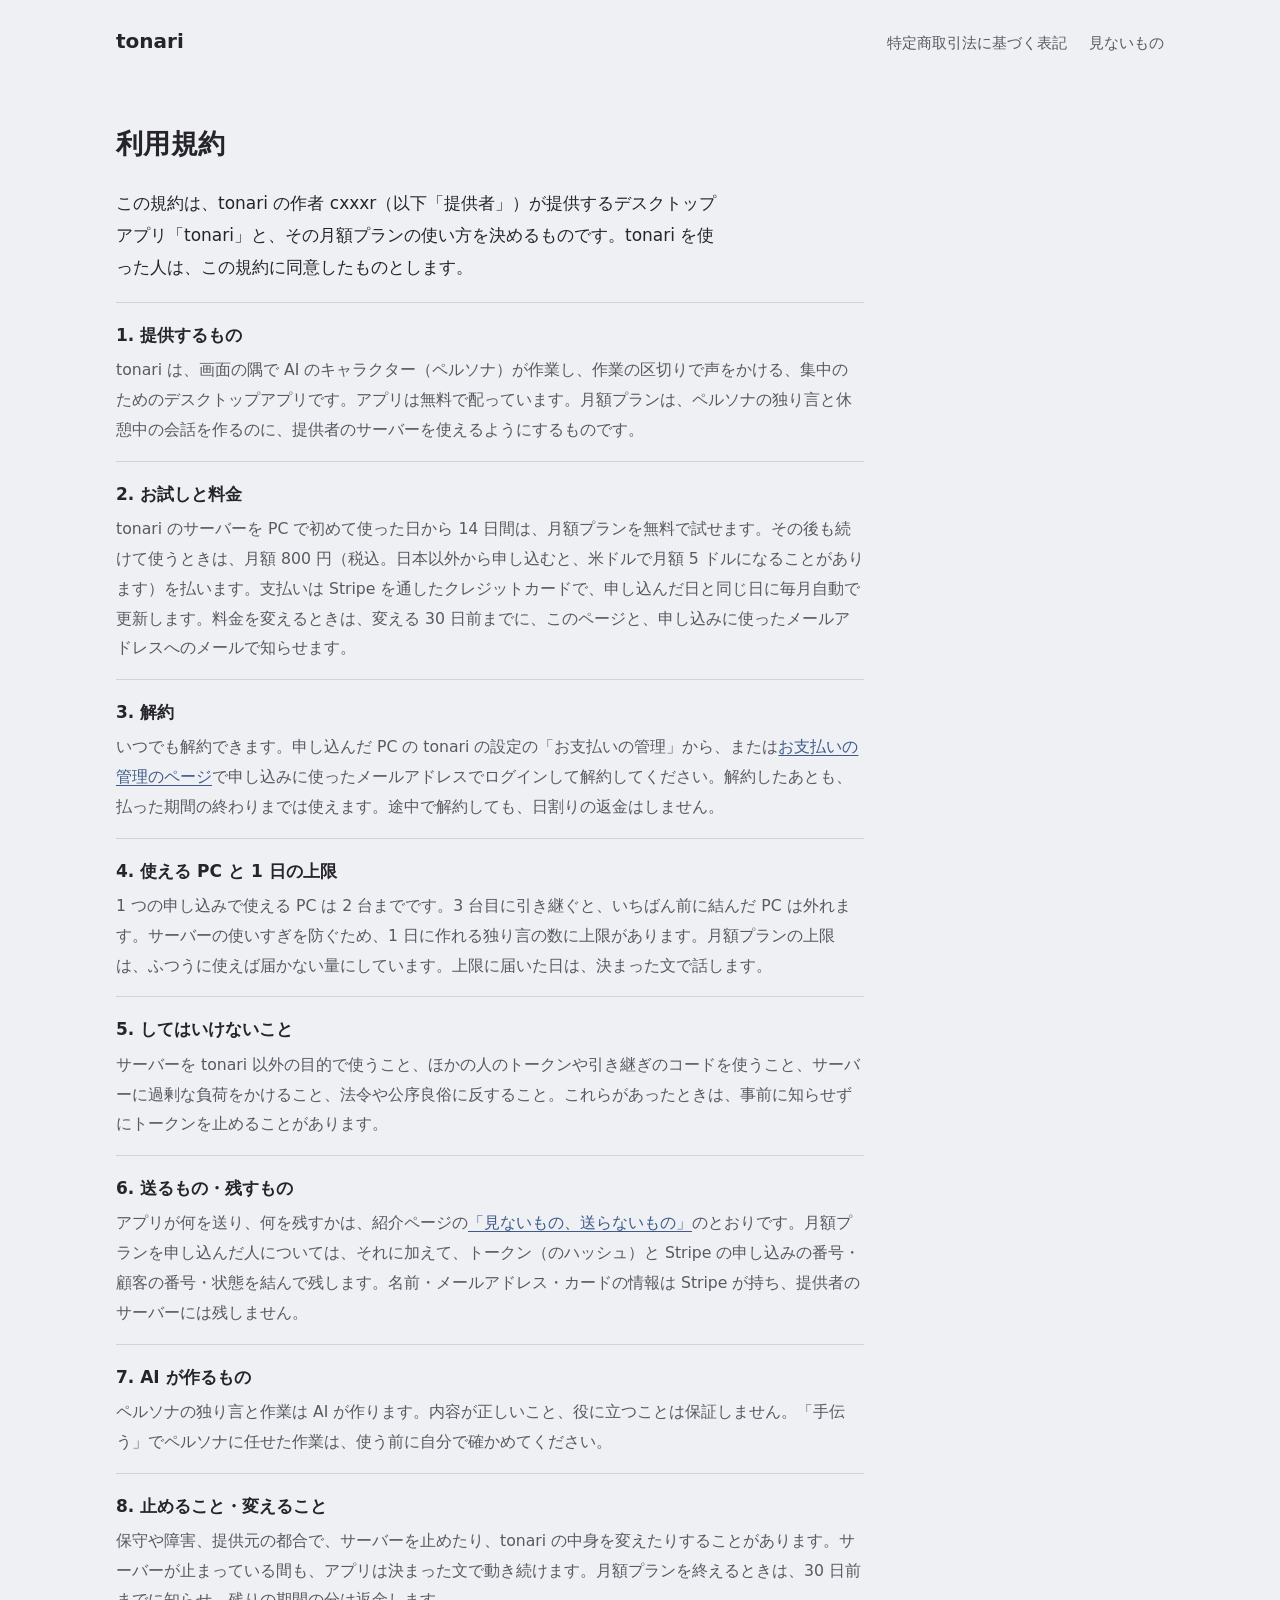
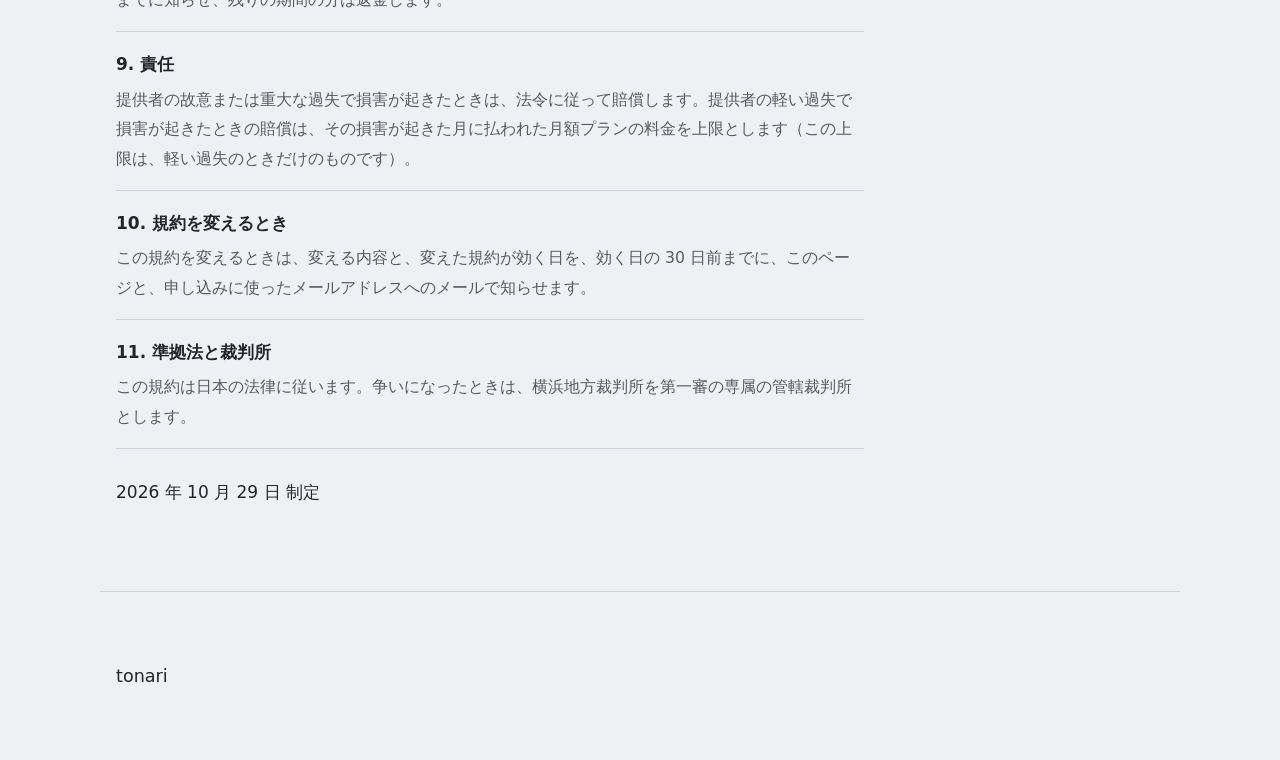
==== terms.html @ 7e9919e0 "本番の支払い管理 URL と制定日を入れる" ====
<!doctype html>
<html lang="ja">
<head>
<meta charset="utf-8">
<meta name="viewport" content="width=device-width, initial-scale=1">
<title>利用規約 - tonari</title>
<meta name="robots" content="noindex">
<link rel="icon" href="favicon.svg" type="image/svg+xml">
<link rel="stylesheet" href="style.css">
</head>
<body>

<header class="top">
  <a class="brand" href="./">tonari</a>
  <nav class="topnav" aria-label="ほかのページ">
    <a href="tokushoho.html">特定商取引法に基づく表記</a>
    <a href="./#privacy">見ないもの</a>
  </nav>
</header>

<main>
<section class="doc" aria-labelledby="doc-title">
  <h1 id="doc-title">利用規約</h1>
  <p>この規約は、tonari の作者 cxxxr（以下「提供者」）が提供するデスクトップアプリ「tonari」と、その月額プランの使い方を決めるものです。tonari を使った人は、この規約に同意したものとします。</p>
  <dl class="qa">
    <div><dt>1. 提供するもの</dt><dd>tonari は、画面の隅で AI のキャラクター（ペルソナ）が作業し、作業の区切りで声をかける、集中のためのデスクトップアプリです。アプリは無料で配っています。月額プランは、ペルソナの独り言と休憩中の会話を作るのに、提供者のサーバーを使えるようにするものです。</dd></div>
    <div><dt>2. お試しと料金</dt><dd>tonari のサーバーを PC で初めて使った日から 14 日間は、月額プランを無料で試せます。その後も続けて使うときは、月額 800 円（税込。日本以外から申し込むと、米ドルで月額 5 ドルになることがあります）を払います。支払いは Stripe を通したクレジットカードで、申し込んだ日と同じ日に毎月自動で更新します。料金を変えるときは、変える 30 日前までに、このページと、申し込みに使ったメールアドレスへのメールで知らせます。</dd></div>
    <div><dt>3. 解約</dt><dd>いつでも解約できます。申し込んだ PC の tonari の設定の「お支払いの管理」から、または<a href="https://billing.stripe.com/p/login/dRm28tdaGh2w8QI7RF8AE00">お支払いの管理のページ</a>で申し込みに使ったメールアドレスでログインして解約してください。解約したあとも、払った期間の終わりまでは使えます。途中で解約しても、日割りの返金はしません。</dd></div>
    <div><dt>4. 使える PC と 1 日の上限</dt><dd>1 つの申し込みで使える PC は 2 台までです。3 台目に引き継ぐと、いちばん前に結んだ PC は外れます。サーバーの使いすぎを防ぐため、1 日に作れる独り言の数に上限があります。月額プランの上限は、ふつうに使えば届かない量にしています。上限に届いた日は、決まった文で話します。</dd></div>
    <div><dt>5. してはいけないこと</dt><dd>サーバーを tonari 以外の目的で使うこと、ほかの人のトークンや引き継ぎのコードを使うこと、サーバーに過剰な負荷をかけること、法令や公序良俗に反すること。これらがあったときは、事前に知らせずにトークンを止めることがあります。</dd></div>
    <div><dt>6. 送るもの・残すもの</dt><dd>アプリが何を送り、何を残すかは、紹介ページの<a href="./#privacy">「見ないもの、送らないもの」</a>のとおりです。月額プランを申し込んだ人については、それに加えて、トークン（のハッシュ）と Stripe の申し込みの番号・顧客の番号・状態を結んで残します。名前・メールアドレス・カードの情報は Stripe が持ち、提供者のサーバーには残しません。</dd></div>
    <div><dt>7. AI が作るもの</dt><dd>ペルソナの独り言と作業は AI が作ります。内容が正しいこと、役に立つことは保証しません。「手伝う」でペルソナに任せた作業は、使う前に自分で確かめてください。</dd></div>
    <div><dt>8. 止めること・変えること</dt><dd>保守や障害、提供元の都合で、サーバーを止めたり、tonari の中身を変えたりすることがあります。サーバーが止まっている間も、アプリは決まった文で動き続けます。月額プランを終えるときは、30 日前までに知らせ、残りの期間の分は返金します。</dd></div>
    <div><dt>9. 責任</dt><dd>提供者の故意または重大な過失で損害が起きたときは、法令に従って賠償します。提供者の軽い過失で損害が起きたときの賠償は、その損害が起きた月に払われた月額プランの料金を上限とします（この上限は、軽い過失のときだけのものです）。</dd></div>
    <div><dt>10. 規約を変えるとき</dt><dd>この規約を変えるときは、変える内容と、変えた規約が効く日を、効く日の 30 日前までに、このページと、申し込みに使ったメールアドレスへのメールで知らせます。</dd></div>
    <div><dt>11. 準拠法と裁判所</dt><dd>この規約は日本の法律に従います。争いになったときは、横浜地方裁判所を第一審の専属の管轄裁判所とします。</dd></div>
  </dl>
  <p>2026 年 10 月 29 日 制定</p>
</section>
</main>

<footer class="foot">
  <p class="foot-brand">tonari</p>
</footer>
</body>
</html>
---- style.css ----
/* 色はアプリの画面から: 部屋の濃い青灰、髪の茶、「休憩中」の緑、肌の淡い色 */
:root {
  --paper: #eef0f4;
  --paper-deep: #e3e6ec;
  --ink: #26242b;
  --ink-soft: #5a5862;
  --room: #262b36;
  --room-edge: #3a404d;
  --hair: #5a3b30;
  --moss: #2f7d4f;
  --moss-deep: #256640;
  --on-moss: #ffffff;
  --skin: #f3e9e3;
  --rule: #cfd3db;
  --link: #3f5a8a;
  --text: "Hiragino Sans", "Hiragino Kaku Gothic ProN", "Noto Sans JP", "Noto Sans CJK JP", "BIZ UDPGothic", "Yu Gothic UI", Meiryo, system-ui, sans-serif;
  --display: var(--text);
  --measure: 36em;
  color-scheme: light dark;
}
@media (prefers-color-scheme: dark) {
  :root:not([data-theme="light"]) {
    --paper: #1c1f26;
    --paper-deep: #22262f;
    --ink: #e9e7ec;
    --ink-soft: #a8a6b0;
    --room: #11141a;
    --room-edge: #2a2f3a;
    --hair: #c79a85;
    --moss: #4fa872;
    --moss-deep: #5fb982;
    --on-moss: #0f1a14;
    --skin: #2b2630;
    --rule: #353a45;
    --link: #93aee0;
  }
}

* { box-sizing: border-box; }
html { -webkit-text-size-adjust: 100%; }
body {
  margin: 0;
  background: var(--paper);
  color: var(--ink);
  font-family: var(--text);
  font-size: 17px;
  line-height: 1.9;
  font-feature-settings: "palt";
}
a { color: var(--link); text-decoration-thickness: 1px; text-underline-offset: 3px; }
a:focus-visible, .btn:focus-visible { outline: 3px solid var(--moss); outline-offset: 3px; }
img { max-width: 100%; height: auto; display: block; }
h1, h2, h3 { font-family: var(--display); font-weight: 700; margin: 0; letter-spacing: 0.01em; }
.nw { white-space: nowrap; }
h2, .doc h1 { font-size: 1.7rem; line-height: 1.5; margin-bottom: 0.8em; }
h3 { font-size: 1.1rem; line-height: 1.6; }
p { margin: 0 0 1.1em; max-width: var(--measure); }
ul, ol, dl { margin: 0; padding: 0; }
strong { font-weight: 700; }
small { font-size: 0.78em; }

/* 上の帯 */
.top {
  display: flex; align-items: baseline; justify-content: space-between;
  padding: 22px 16px 0;
  max-width: 1080px; margin: 0 auto;
}
.brand { font-family: var(--display); font-weight: 700; font-size: 1.25rem; color: var(--ink); text-decoration: none; }
.topnav { display: flex; gap: 22px; font-size: 0.95rem; }
.topnav a { color: var(--ink-soft); text-decoration: none; white-space: nowrap; }
.topnav a:hover { color: var(--ink); text-decoration: underline; }

main { max-width: 1080px; margin: 0 auto; padding: 0 16px; }
section { padding: 64px 0; border-bottom: 1px solid var(--rule); }
section:last-of-type { border-bottom: 0; }

/* ヒーロー: 右下にアプリの窓を、画面での位置どおりに置く */
.hero {
  display: grid;
  grid-template-columns: minmax(0, 1fr) minmax(0, 420px);
  gap: 40px;
  align-items: center;
  padding-top: 72px;
  padding-bottom: 48px;
}
/* 見出しは説明の文。大きな明朝だと詩に見えるので、ゴシックで控えめに */
.hero h1 {
  font-family: var(--text);
  font-weight: 700;
  font-size: clamp(1.5rem, 2.8vw, 2.1rem);
  line-height: 1.6;
  margin-bottom: 0.9em;
  color: var(--ink);
}
.lead { font-size: 1.05rem; }
.facts { color: var(--ink-soft); font-size: 0.95rem; }
.dl { margin-top: 2em; display: flex; align-items: center; gap: 16px; flex-wrap: wrap; }
.dl-note { color: var(--ink-soft); font-size: 0.92rem; }

.btn {
  display: inline-flex; flex-direction: column; justify-content: center;
  min-height: 52px; padding: 8px 22px;
  border: 1.5px solid var(--ink); border-radius: 8px;
  color: var(--ink); background: transparent;
  font-family: var(--text); font-weight: 500; font-size: 1rem; line-height: 1.35;
  text-decoration: none;
}
.btn small { color: var(--ink-soft); font-weight: 400; }
.btn:hover { background: var(--paper-deep); }
.btn-primary { background: var(--moss); border-color: var(--moss); color: var(--on-moss); font-weight: 700; padding: 8px 28px; }
.btn-primary:hover { background: var(--moss-deep); border-color: var(--moss-deep); }
.btn.is-mine { border-color: var(--moss); box-shadow: inset 0 0 0 1px var(--moss); }

.hero-shot {
  margin: 0;
  justify-self: end;
  background: var(--room);
  border: 1px solid var(--room-edge);
  border-radius: 14px;
  padding: 10px;
  box-shadow: 0 30px 60px -30px rgba(20, 24, 34, 0.55);
}
.hero-shot img, .hero-shot video { border-radius: 8px; display: block; max-width: 100%; height: auto; background: var(--room); }
.hero-shot figcaption { color: #c5c9d2; font-size: 0.85rem; line-height: 1.6; padding: 10px 4px 2px; margin: 0; display: flex; flex-direction: column; gap: 8px; }
.video-buttons { display: flex; gap: 8px; }
.vbtn { font-family: var(--text); font-size: 0.85rem; color: #e9e7ec; background: transparent; border: 1px solid #9aa3b5; border-radius: 6px; padding: 4px 10px; cursor: pointer; white-space: nowrap; }
.vbtn:hover { background: #2a2f3a; }
.vbtn:focus-visible { outline: 3px solid var(--moss); outline-offset: 2px; }
.vbtn[hidden] { display: none; }

/* 一日の流れ: 本当に順番があるので番号を付ける */
.steps { list-style: none; counter-reset: step; display: grid; grid-template-columns: repeat(4, minmax(0, 1fr)); gap: 32px; }
.steps li { counter-increment: step; position: relative; padding-top: 14px; border-top: 1.5px solid var(--ink); }
.steps li::before {
  content: counter(step);
  font-family: var(--display); font-size: 1.1rem; color: var(--hair);
  display: block; margin-bottom: 4px;
}
.steps p { font-size: 0.98rem; margin-bottom: 0; }

/* ペルソナの作業 */
.work { display: grid; grid-template-columns: minmax(0, 1fr) minmax(0, 360px); gap: 48px; align-items: start; }
.choices > div { border-top: 1px solid var(--rule); padding: 14px 0; max-width: var(--measure); }
.choices > div:last-child { border-bottom: 1px solid var(--rule); }
.choices dt { font-weight: 700; }
.choices dd { margin: 2px 0 0; color: var(--ink-soft); font-size: 0.98rem; }
.work-shot { margin: 0; justify-self: end; background: var(--room); border: 1px solid var(--room-edge); border-radius: 12px; padding: 8px; }
.work-shot img { border-radius: 6px; }

/* 入れる */
.os { list-style: none; display: grid; grid-template-columns: repeat(3, minmax(0, 1fr)); gap: 28px; margin: 1.6em 0 1em; }
.os li { border-top: 1.5px solid var(--ink); padding-top: 16px; }
.os .btn { width: 100%; }
.os-how { font-size: 0.92rem; color: var(--ink-soft); margin: 10px 0 0; }
.version { color: var(--ink-soft); font-size: 0.92rem; }

.needs { list-style: none; max-width: 44em; }
.needs > li { padding: 10px 0 10px 18px; border-left: 2px solid var(--rule); margin-bottom: 8px; }
.needs-sub { list-style: none; margin-top: 6px; }
.needs-sub li { padding: 6px 0 6px 14px; }

/* 見ないもの: この節だけ地の色を変え、宣言として読ませる */
.privacy { background: var(--skin); margin: 0; padding: 56px 24px; border-bottom: 0; border-radius: 12px; }
.privacy > * { max-width: 1000px; margin-left: auto; margin-right: auto; }
.privacy p { max-width: var(--measure); margin-left: 0; }
.rules { list-style: none; }
.rules li { padding: 12px 0; border-top: 1px solid var(--rule); max-width: 44em; }
.rules li:last-child { border-bottom: 1px solid var(--rule); }
@media (prefers-color-scheme: dark) {
  :root:not([data-theme="light"]) .privacy { background: var(--paper-deep); }
}

/* よくある質問 */
.qa > div { border-top: 1px solid var(--rule); padding: 16px 0; max-width: 44em; }
.qa > div:last-child { border-bottom: 1px solid var(--rule); }
.qa dt { font-weight: 700; }
.qa dd { margin: 4px 0 0; color: var(--ink-soft); font-size: 0.98rem; }


.foot { border-top: 1px solid var(--rule); max-width: 1080px; margin: 0 auto; padding: 40px 16px 56px; color: var(--ink-soft); font-size: 0.92rem; }
.foot p { max-width: none; margin-bottom: 0.6em; }
.meta > div { display: grid; grid-template-columns: 6em minmax(0, 1fr); gap: 12px; padding: 8px 0; max-width: 52em; }
.meta dt { color: var(--ink); font-weight: 500; }
.meta dd { margin: 0; }
.foot-brand { font-family: var(--display); color: var(--ink); font-size: 1.1rem; margin-top: 1.6em; }

@media (max-width: 860px) {
  .hero { grid-template-columns: 1fr; align-items: start; padding-top: 48px; }
  .hero-shot { justify-self: stretch; max-width: 420px; }
  .steps { grid-template-columns: repeat(2, minmax(0, 1fr)); }
  .os { grid-template-columns: 1fr; }
  .work { grid-template-columns: 1fr; }
  .work-shot { justify-self: start; max-width: 360px; }
}
@media (max-width: 520px) {
  body { font-size: 16px; }
  .steps { grid-template-columns: 1fr; }
  .topnav { flex-wrap: wrap; justify-content: flex-end; gap: 4px 14px; font-size: 0.9rem; }
  .meta > div { grid-template-columns: 1fr; gap: 2px; }
}
@media (prefers-reduced-motion: no-preference) {
  .btn { transition: background-color 120ms ease; }
}

/* 特定商取引法に基づく表記・利用規約・お支払いから戻るページ（tokushoho.html・terms.html・thanks.html） */
.doc .qa { margin-bottom: 1.6em; }
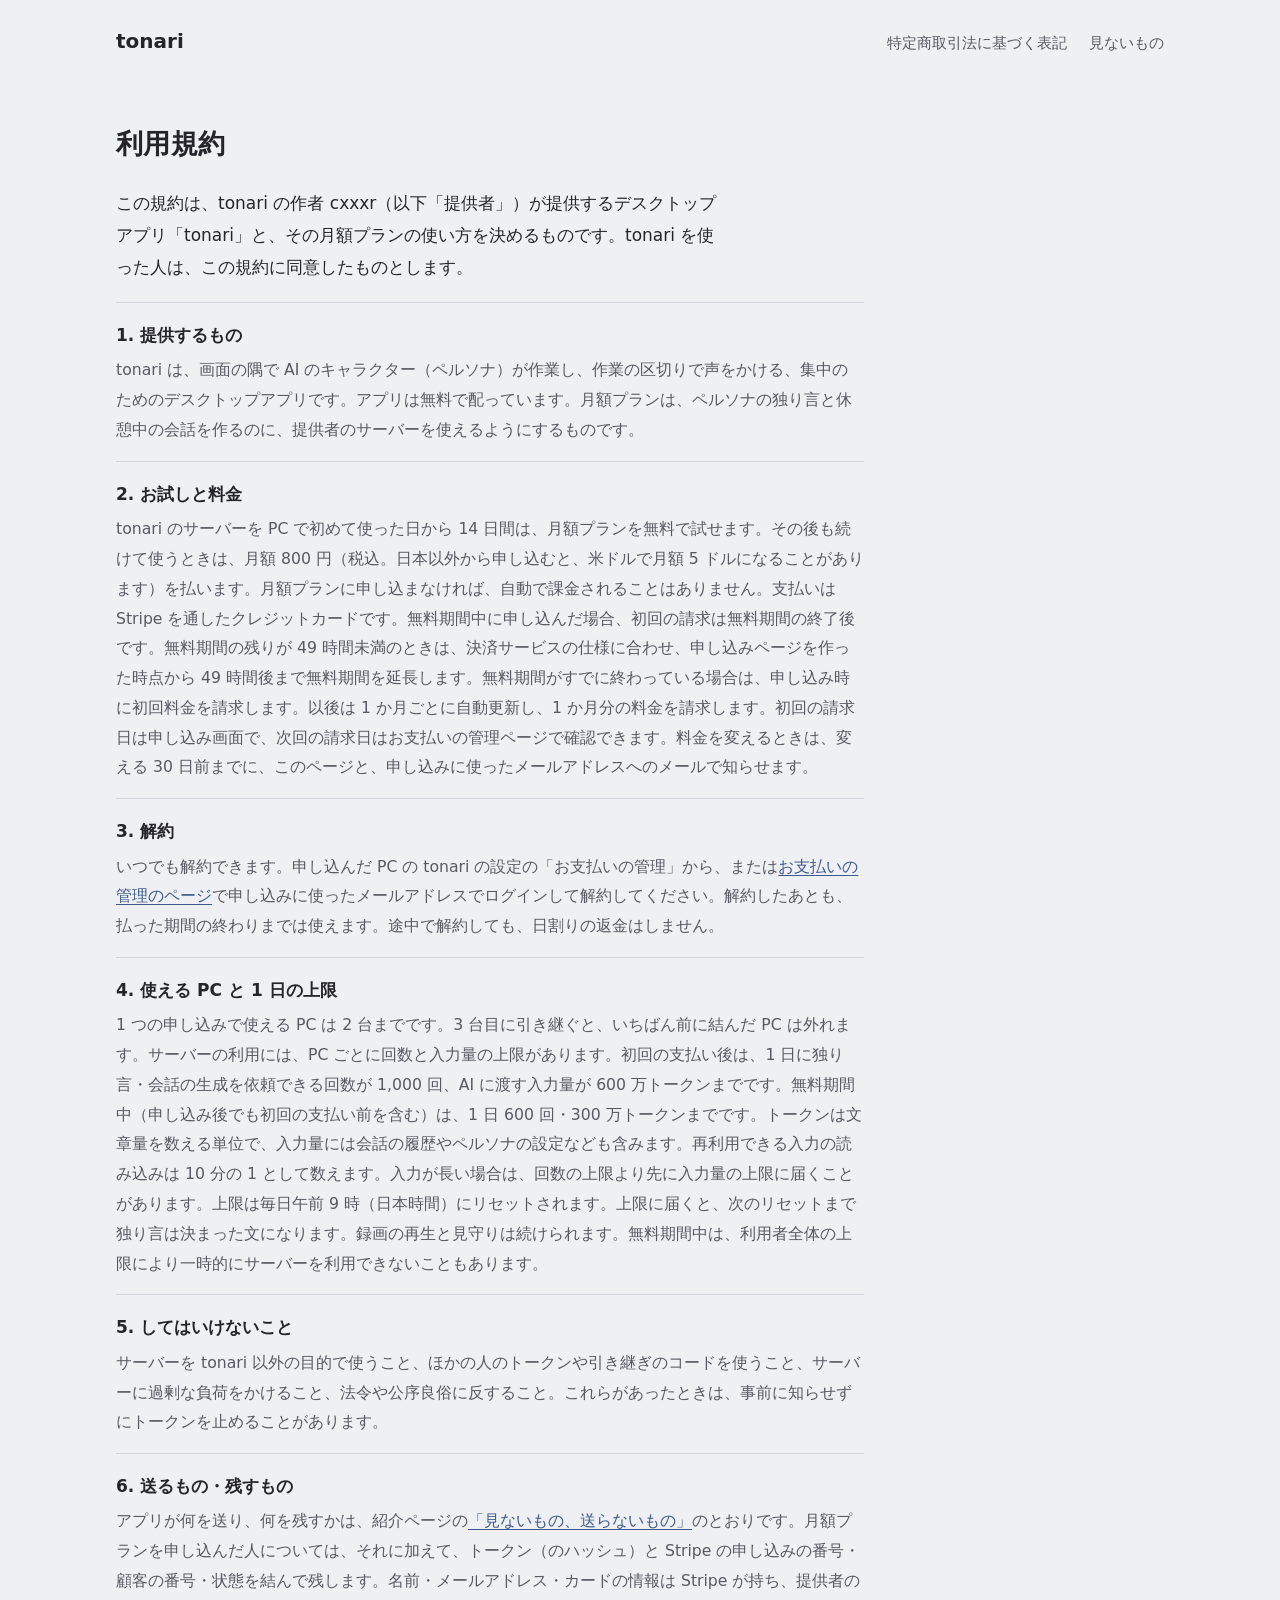
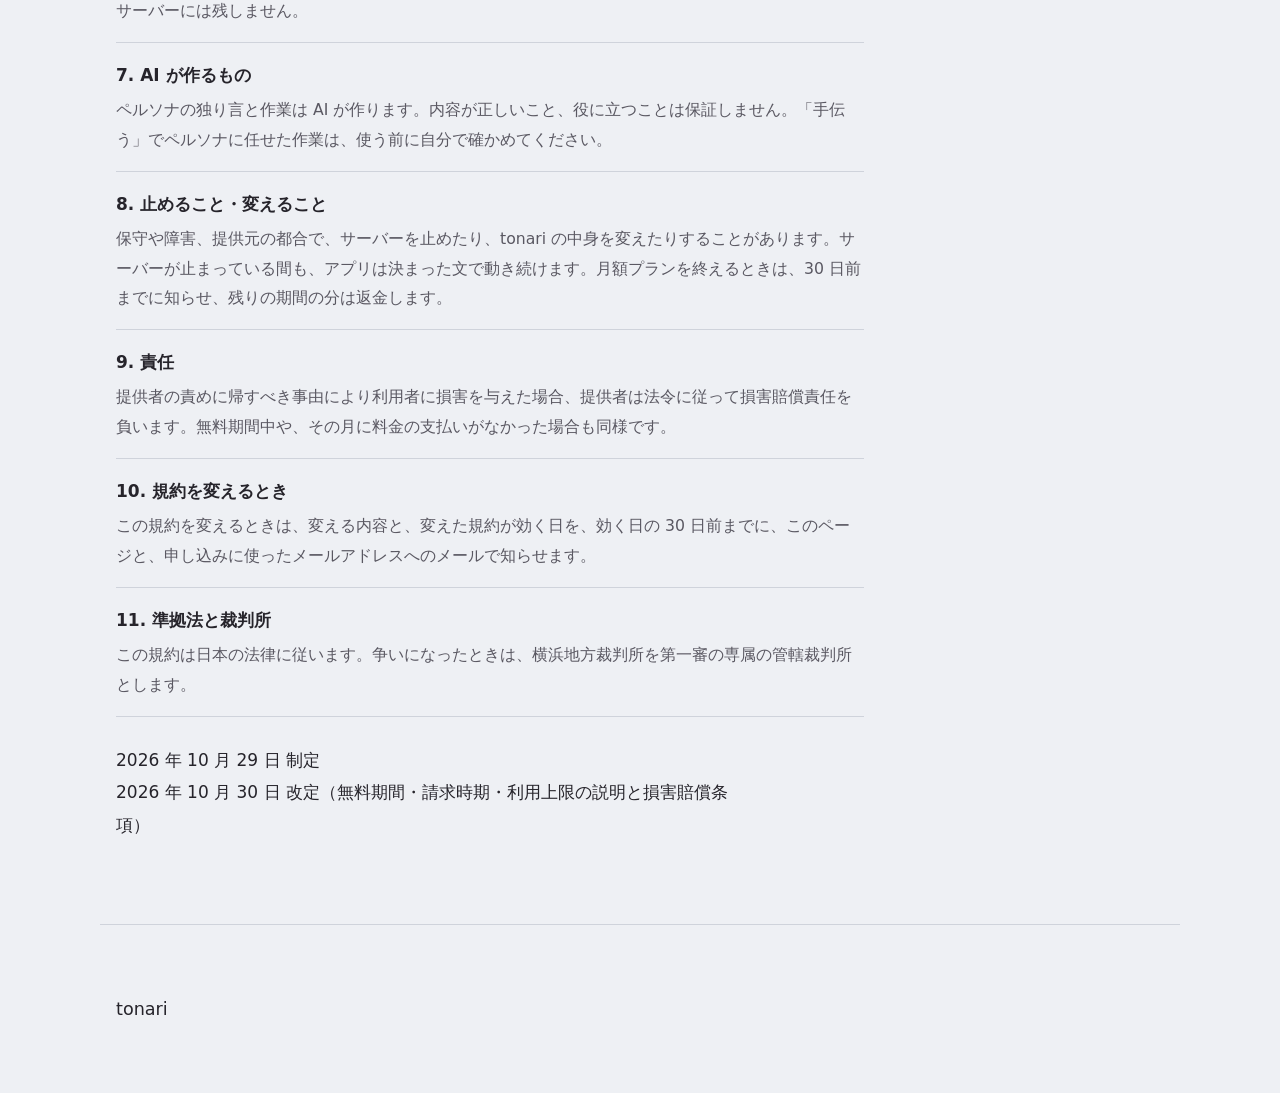
==== commit f4bd1c94: "無料期間・請求日・利用上限と責任の説明を修正する" ====
--- a/terms.html
+++ b/terms.html
@@ -24,18 +24,18 @@
   <p>この規約は、tonari の作者 cxxxr（以下「提供者」）が提供するデスクトップアプリ「tonari」と、その月額プランの使い方を決めるものです。tonari を使った人は、この規約に同意したものとします。</p>
   <dl class="qa">
     <div><dt>1. 提供するもの</dt><dd>tonari は、画面の隅で AI のキャラクター（ペルソナ）が作業し、作業の区切りで声をかける、集中のためのデスクトップアプリです。アプリは無料で配っています。月額プランは、ペルソナの独り言と休憩中の会話を作るのに、提供者のサーバーを使えるようにするものです。</dd></div>
-    <div><dt>2. お試しと料金</dt><dd>tonari のサーバーを PC で初めて使った日から 14 日間は、月額プランを無料で試せます。その後も続けて使うときは、月額 800 円（税込。日本以外から申し込むと、米ドルで月額 5 ドルになることがあります）を払います。支払いは Stripe を通したクレジットカードで、申し込んだ日と同じ日に毎月自動で更新します。料金を変えるときは、変える 30 日前までに、このページと、申し込みに使ったメールアドレスへのメールで知らせます。</dd></div>
+    <div><dt>2. お試しと料金</dt><dd>tonari のサーバーを PC で初めて使った日から 14 日間は、月額プランを無料で試せます。その後も続けて使うときは、月額 800 円（税込。日本以外から申し込むと、米ドルで月額 5 ドルになることがあります）を払います。月額プランに申し込まなければ、自動で課金されることはありません。支払いは Stripe を通したクレジットカードです。無料期間中に申し込んだ場合、初回の請求は無料期間の終了後です。無料期間の残りが 49 時間未満のときは、決済サービスの仕様に合わせ、申し込みページを作った時点から 49 時間後まで無料期間を延長します。無料期間がすでに終わっている場合は、申し込み時に初回料金を請求します。以後は 1 か月ごとに自動更新し、1 か月分の料金を請求します。初回の請求日は申し込み画面で、次回の請求日はお支払いの管理ページで確認できます。料金を変えるときは、変える 30 日前までに、このページと、申し込みに使ったメールアドレスへのメールで知らせます。</dd></div>
     <div><dt>3. 解約</dt><dd>いつでも解約できます。申し込んだ PC の tonari の設定の「お支払いの管理」から、または<a href="https://billing.stripe.com/p/login/dRm28tdaGh2w8QI7RF8AE00">お支払いの管理のページ</a>で申し込みに使ったメールアドレスでログインして解約してください。解約したあとも、払った期間の終わりまでは使えます。途中で解約しても、日割りの返金はしません。</dd></div>
-    <div><dt>4. 使える PC と 1 日の上限</dt><dd>1 つの申し込みで使える PC は 2 台までです。3 台目に引き継ぐと、いちばん前に結んだ PC は外れます。サーバーの使いすぎを防ぐため、1 日に作れる独り言の数に上限があります。月額プランの上限は、ふつうに使えば届かない量にしています。上限に届いた日は、決まった文で話します。</dd></div>
+    <div id="limits"><dt>4. 使える PC と 1 日の上限</dt><dd>1 つの申し込みで使える PC は 2 台までです。3 台目に引き継ぐと、いちばん前に結んだ PC は外れます。サーバーの利用には、PC ごとに回数と入力量の上限があります。初回の支払い後は、1 日に独り言・会話の生成を依頼できる回数が 1,000 回、AI に渡す入力量が 600 万トークンまでです。無料期間中（申し込み後でも初回の支払い前を含む）は、1 日 600 回・300 万トークンまでです。トークンは文章量を数える単位で、入力量には会話の履歴やペルソナの設定なども含みます。再利用できる入力の読み込みは 10 分の 1 として数えます。入力が長い場合は、回数の上限より先に入力量の上限に届くことがあります。上限は毎日午前 9 時（日本時間）にリセットされます。上限に届くと、次のリセットまで独り言は決まった文になります。録画の再生と見守りは続けられます。無料期間中は、利用者全体の上限により一時的にサーバーを利用できないこともあります。</dd></div>
     <div><dt>5. してはいけないこと</dt><dd>サーバーを tonari 以外の目的で使うこと、ほかの人のトークンや引き継ぎのコードを使うこと、サーバーに過剰な負荷をかけること、法令や公序良俗に反すること。これらがあったときは、事前に知らせずにトークンを止めることがあります。</dd></div>
     <div><dt>6. 送るもの・残すもの</dt><dd>アプリが何を送り、何を残すかは、紹介ページの<a href="./#privacy">「見ないもの、送らないもの」</a>のとおりです。月額プランを申し込んだ人については、それに加えて、トークン（のハッシュ）と Stripe の申し込みの番号・顧客の番号・状態を結んで残します。名前・メールアドレス・カードの情報は Stripe が持ち、提供者のサーバーには残しません。</dd></div>
     <div><dt>7. AI が作るもの</dt><dd>ペルソナの独り言と作業は AI が作ります。内容が正しいこと、役に立つことは保証しません。「手伝う」でペルソナに任せた作業は、使う前に自分で確かめてください。</dd></div>
     <div><dt>8. 止めること・変えること</dt><dd>保守や障害、提供元の都合で、サーバーを止めたり、tonari の中身を変えたりすることがあります。サーバーが止まっている間も、アプリは決まった文で動き続けます。月額プランを終えるときは、30 日前までに知らせ、残りの期間の分は返金します。</dd></div>
-    <div><dt>9. 責任</dt><dd>提供者の故意または重大な過失で損害が起きたときは、法令に従って賠償します。提供者の軽い過失で損害が起きたときの賠償は、その損害が起きた月に払われた月額プランの料金を上限とします（この上限は、軽い過失のときだけのものです）。</dd></div>
+    <div><dt>9. 責任</dt><dd>提供者の責めに帰すべき事由により利用者に損害を与えた場合、提供者は法令に従って損害賠償責任を負います。無料期間中や、その月に料金の支払いがなかった場合も同様です。</dd></div>
     <div><dt>10. 規約を変えるとき</dt><dd>この規約を変えるときは、変える内容と、変えた規約が効く日を、効く日の 30 日前までに、このページと、申し込みに使ったメールアドレスへのメールで知らせます。</dd></div>
     <div><dt>11. 準拠法と裁判所</dt><dd>この規約は日本の法律に従います。争いになったときは、横浜地方裁判所を第一審の専属の管轄裁判所とします。</dd></div>
   </dl>
-  <p>2026 年 10 月 29 日 制定</p>
+  <p>2026 年 10 月 29 日 制定<br>2026 年 10 月 30 日 改定（無料期間・請求時期・利用上限の説明と損害賠償条項）</p>
 </section>
 </main>
 
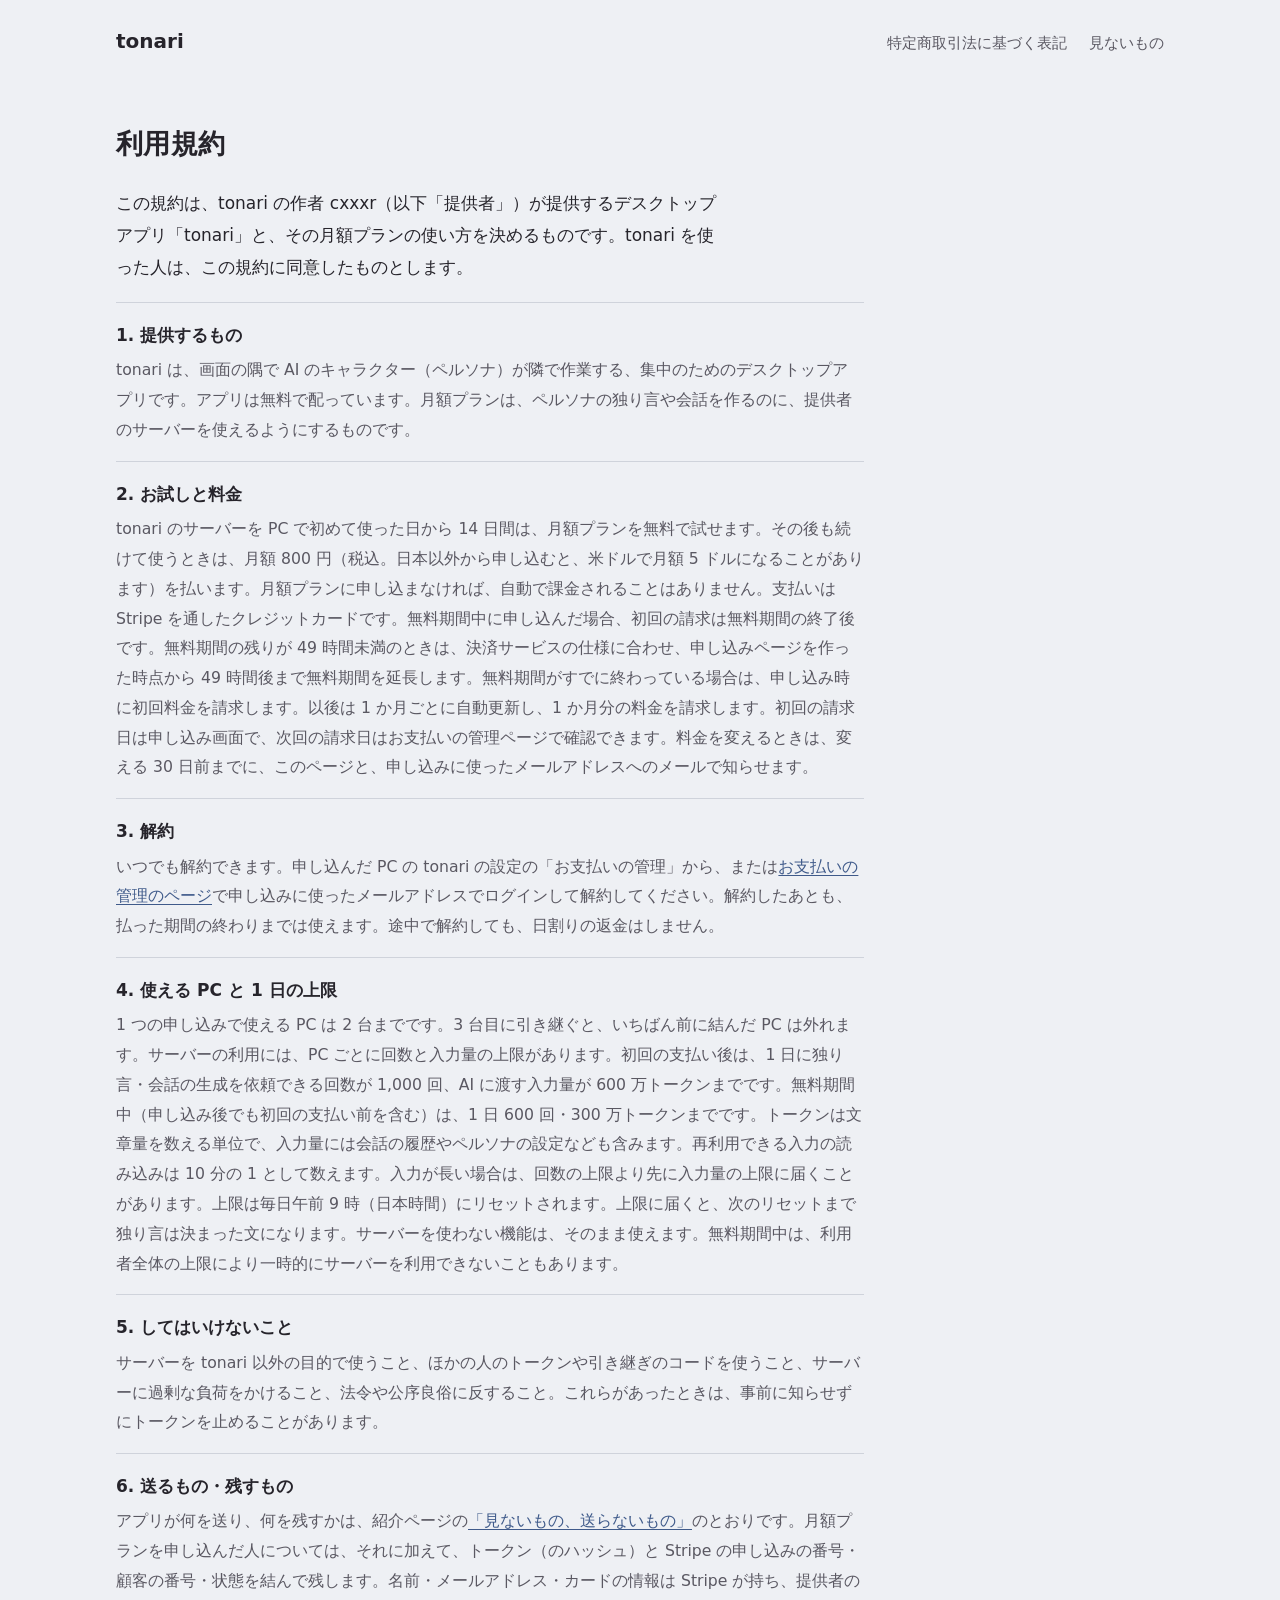
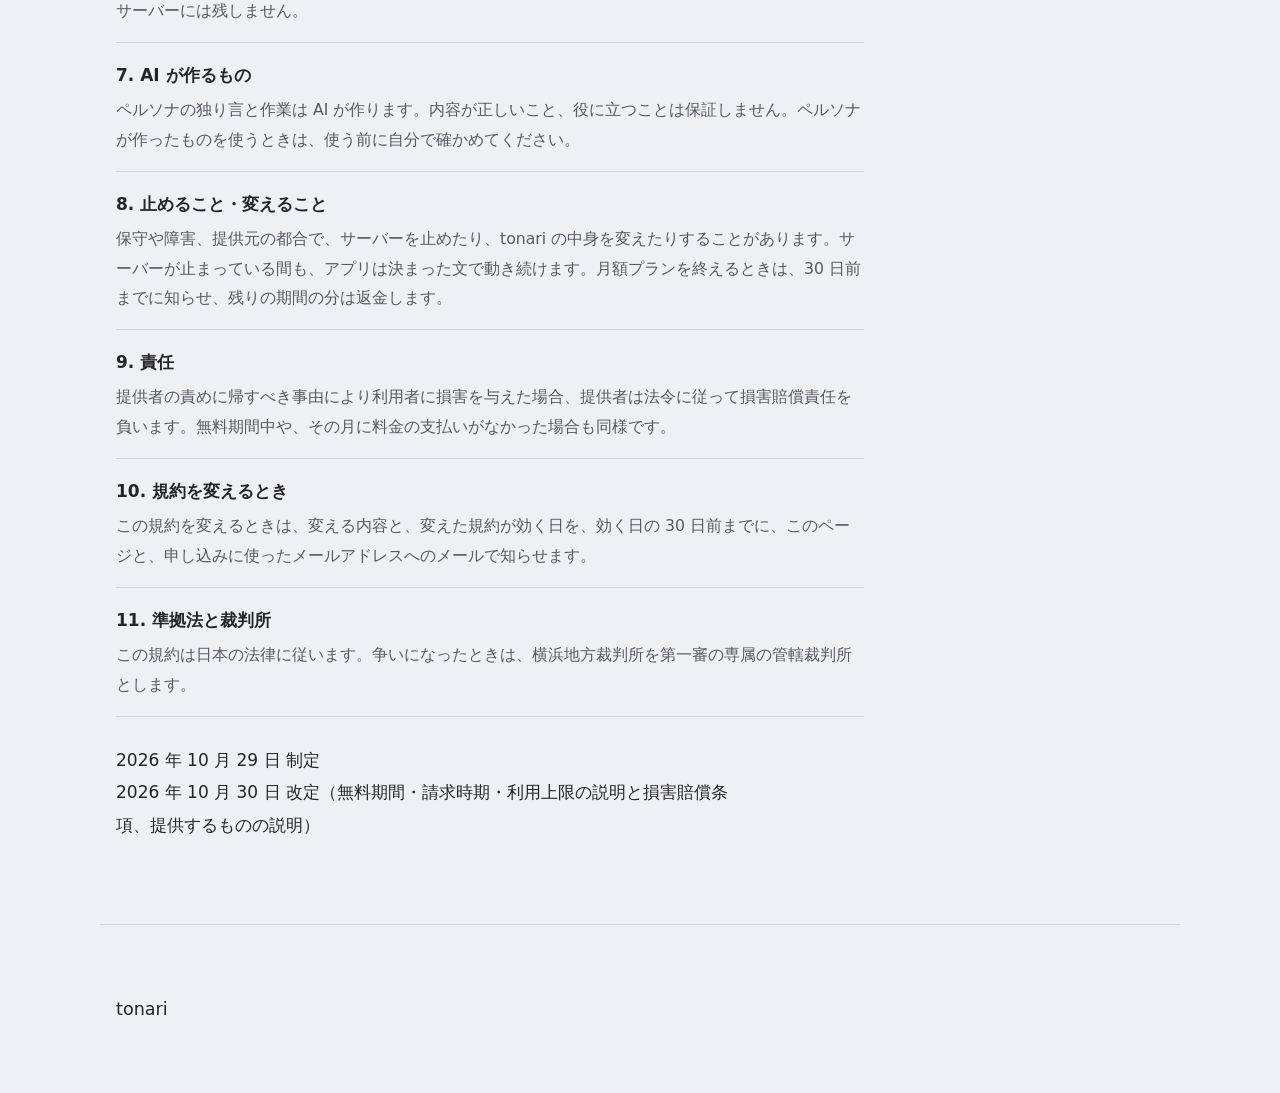
==== commit 63015638: "利用規約と特定商取引法に基づく表記の、提供するものの説明を機能の名前に寄せずに書く Co-Authored-By: Claude Opus 5.5 <noreply@anthropic.com>" ====
--- a/terms.html
+++ b/terms.html
@@ -23,19 +23,19 @@
   <h1 id="doc-title">利用規約</h1>
   <p>この規約は、tonari の作者 cxxxr（以下「提供者」）が提供するデスクトップアプリ「tonari」と、その月額プランの使い方を決めるものです。tonari を使った人は、この規約に同意したものとします。</p>
   <dl class="qa">
-    <div><dt>1. 提供するもの</dt><dd>tonari は、画面の隅で AI のキャラクター（ペルソナ）が作業し、作業の区切りで声をかける、集中のためのデスクトップアプリです。アプリは無料で配っています。月額プランは、ペルソナの独り言と休憩中の会話を作るのに、提供者のサーバーを使えるようにするものです。</dd></div>
+    <div><dt>1. 提供するもの</dt><dd>tonari は、画面の隅で AI のキャラクター（ペルソナ）が隣で作業する、集中のためのデスクトップアプリです。アプリは無料で配っています。月額プランは、ペルソナの独り言や会話を作るのに、提供者のサーバーを使えるようにするものです。</dd></div>
     <div><dt>2. お試しと料金</dt><dd>tonari のサーバーを PC で初めて使った日から 14 日間は、月額プランを無料で試せます。その後も続けて使うときは、月額 800 円（税込。日本以外から申し込むと、米ドルで月額 5 ドルになることがあります）を払います。月額プランに申し込まなければ、自動で課金されることはありません。支払いは Stripe を通したクレジットカードです。無料期間中に申し込んだ場合、初回の請求は無料期間の終了後です。無料期間の残りが 49 時間未満のときは、決済サービスの仕様に合わせ、申し込みページを作った時点から 49 時間後まで無料期間を延長します。無料期間がすでに終わっている場合は、申し込み時に初回料金を請求します。以後は 1 か月ごとに自動更新し、1 か月分の料金を請求します。初回の請求日は申し込み画面で、次回の請求日はお支払いの管理ページで確認できます。料金を変えるときは、変える 30 日前までに、このページと、申し込みに使ったメールアドレスへのメールで知らせます。</dd></div>
     <div><dt>3. 解約</dt><dd>いつでも解約できます。申し込んだ PC の tonari の設定の「お支払いの管理」から、または<a href="https://billing.stripe.com/p/login/dRm28tdaGh2w8QI7RF8AE00">お支払いの管理のページ</a>で申し込みに使ったメールアドレスでログインして解約してください。解約したあとも、払った期間の終わりまでは使えます。途中で解約しても、日割りの返金はしません。</dd></div>
-    <div id="limits"><dt>4. 使える PC と 1 日の上限</dt><dd>1 つの申し込みで使える PC は 2 台までです。3 台目に引き継ぐと、いちばん前に結んだ PC は外れます。サーバーの利用には、PC ごとに回数と入力量の上限があります。初回の支払い後は、1 日に独り言・会話の生成を依頼できる回数が 1,000 回、AI に渡す入力量が 600 万トークンまでです。無料期間中（申し込み後でも初回の支払い前を含む）は、1 日 600 回・300 万トークンまでです。トークンは文章量を数える単位で、入力量には会話の履歴やペルソナの設定なども含みます。再利用できる入力の読み込みは 10 分の 1 として数えます。入力が長い場合は、回数の上限より先に入力量の上限に届くことがあります。上限は毎日午前 9 時（日本時間）にリセットされます。上限に届くと、次のリセットまで独り言は決まった文になります。録画の再生と見守りは続けられます。無料期間中は、利用者全体の上限により一時的にサーバーを利用できないこともあります。</dd></div>
+    <div id="limits"><dt>4. 使える PC と 1 日の上限</dt><dd>1 つの申し込みで使える PC は 2 台までです。3 台目に引き継ぐと、いちばん前に結んだ PC は外れます。サーバーの利用には、PC ごとに回数と入力量の上限があります。初回の支払い後は、1 日に独り言・会話の生成を依頼できる回数が 1,000 回、AI に渡す入力量が 600 万トークンまでです。無料期間中（申し込み後でも初回の支払い前を含む）は、1 日 600 回・300 万トークンまでです。トークンは文章量を数える単位で、入力量には会話の履歴やペルソナの設定なども含みます。再利用できる入力の読み込みは 10 分の 1 として数えます。入力が長い場合は、回数の上限より先に入力量の上限に届くことがあります。上限は毎日午前 9 時（日本時間）にリセットされます。上限に届くと、次のリセットまで独り言は決まった文になります。サーバーを使わない機能は、そのまま使えます。無料期間中は、利用者全体の上限により一時的にサーバーを利用できないこともあります。</dd></div>
     <div><dt>5. してはいけないこと</dt><dd>サーバーを tonari 以外の目的で使うこと、ほかの人のトークンや引き継ぎのコードを使うこと、サーバーに過剰な負荷をかけること、法令や公序良俗に反すること。これらがあったときは、事前に知らせずにトークンを止めることがあります。</dd></div>
     <div><dt>6. 送るもの・残すもの</dt><dd>アプリが何を送り、何を残すかは、紹介ページの<a href="./#privacy">「見ないもの、送らないもの」</a>のとおりです。月額プランを申し込んだ人については、それに加えて、トークン（のハッシュ）と Stripe の申し込みの番号・顧客の番号・状態を結んで残します。名前・メールアドレス・カードの情報は Stripe が持ち、提供者のサーバーには残しません。</dd></div>
-    <div><dt>7. AI が作るもの</dt><dd>ペルソナの独り言と作業は AI が作ります。内容が正しいこと、役に立つことは保証しません。「手伝う」でペルソナに任せた作業は、使う前に自分で確かめてください。</dd></div>
+    <div><dt>7. AI が作るもの</dt><dd>ペルソナの独り言と作業は AI が作ります。内容が正しいこと、役に立つことは保証しません。ペルソナが作ったものを使うときは、使う前に自分で確かめてください。</dd></div>
     <div><dt>8. 止めること・変えること</dt><dd>保守や障害、提供元の都合で、サーバーを止めたり、tonari の中身を変えたりすることがあります。サーバーが止まっている間も、アプリは決まった文で動き続けます。月額プランを終えるときは、30 日前までに知らせ、残りの期間の分は返金します。</dd></div>
     <div><dt>9. 責任</dt><dd>提供者の責めに帰すべき事由により利用者に損害を与えた場合、提供者は法令に従って損害賠償責任を負います。無料期間中や、その月に料金の支払いがなかった場合も同様です。</dd></div>
     <div><dt>10. 規約を変えるとき</dt><dd>この規約を変えるときは、変える内容と、変えた規約が効く日を、効く日の 30 日前までに、このページと、申し込みに使ったメールアドレスへのメールで知らせます。</dd></div>
     <div><dt>11. 準拠法と裁判所</dt><dd>この規約は日本の法律に従います。争いになったときは、横浜地方裁判所を第一審の専属の管轄裁判所とします。</dd></div>
   </dl>
-  <p>2026 年 10 月 29 日 制定<br>2026 年 10 月 30 日 改定（無料期間・請求時期・利用上限の説明と損害賠償条項）</p>
+  <p>2026 年 10 月 29 日 制定<br>2026 年 10 月 30 日 改定（無料期間・請求時期・利用上限の説明と損害賠償条項、提供するものの説明）</p>
 </section>
 </main>
 
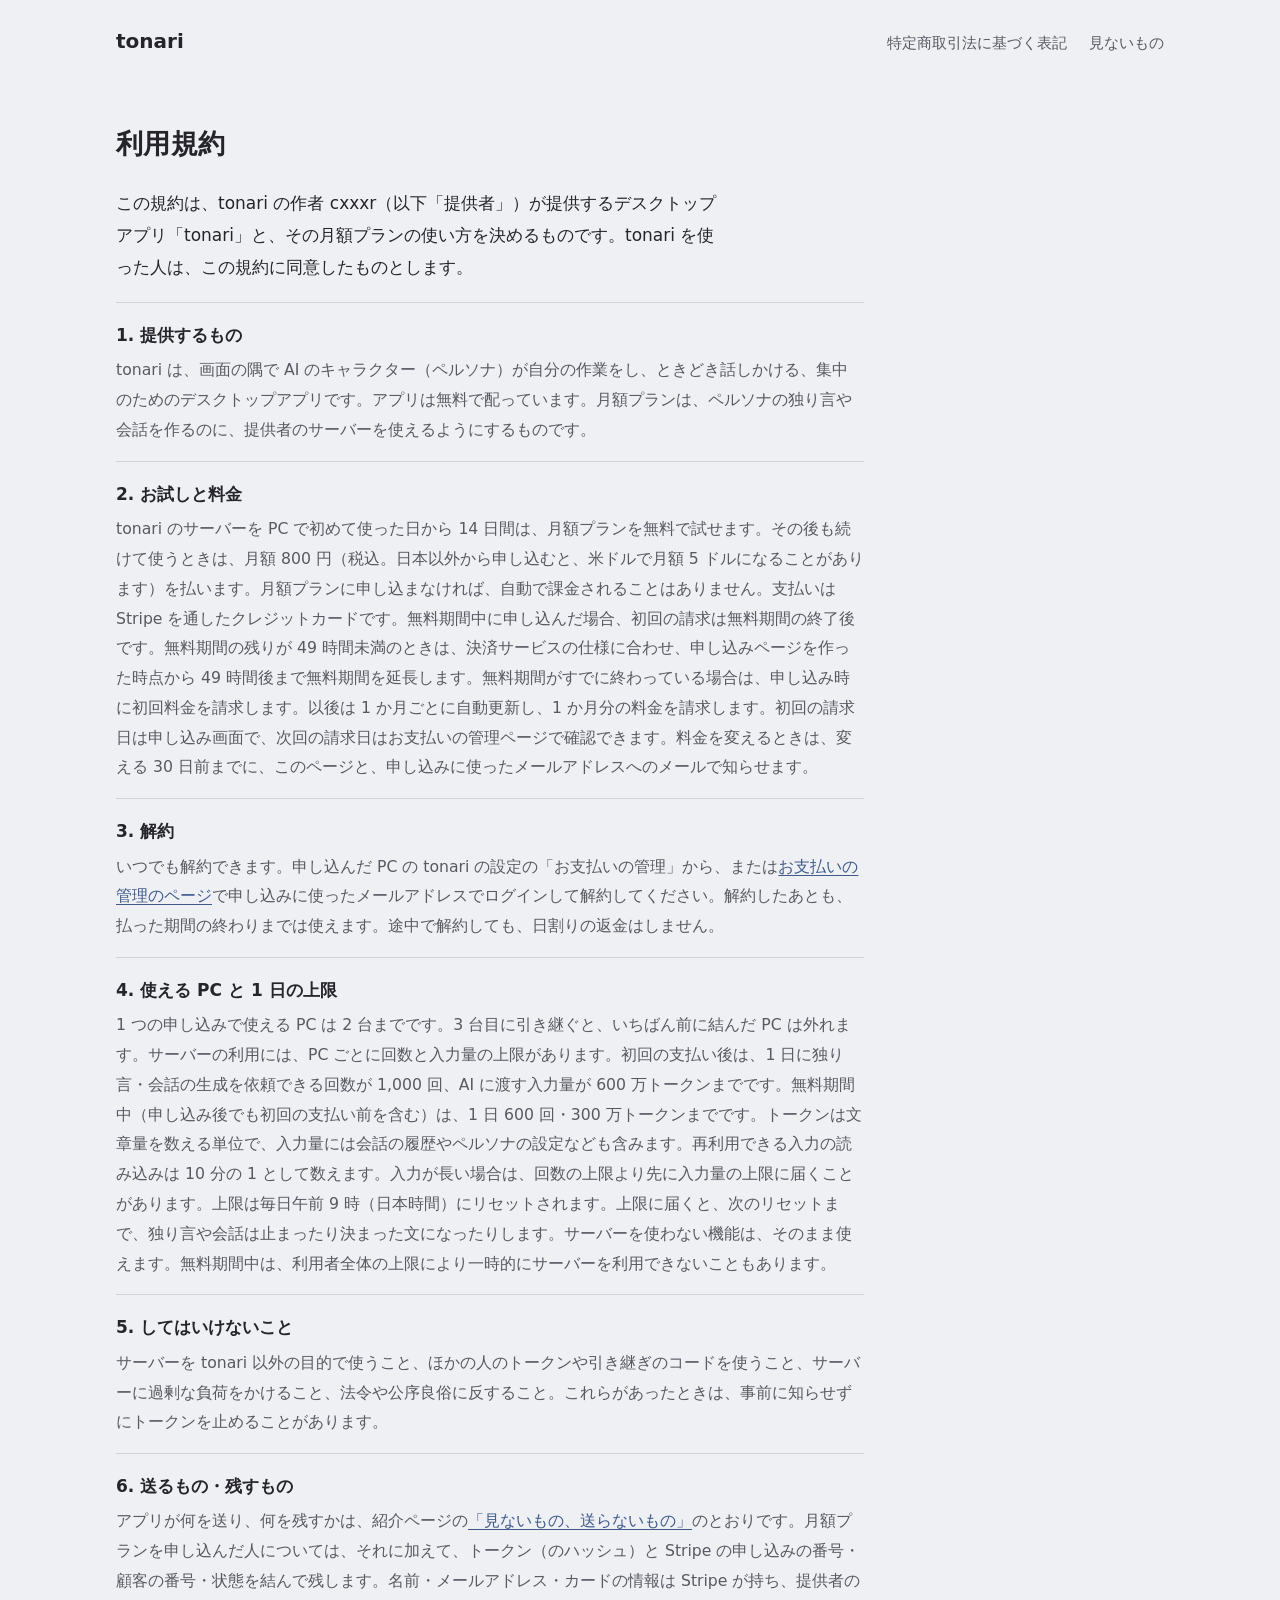
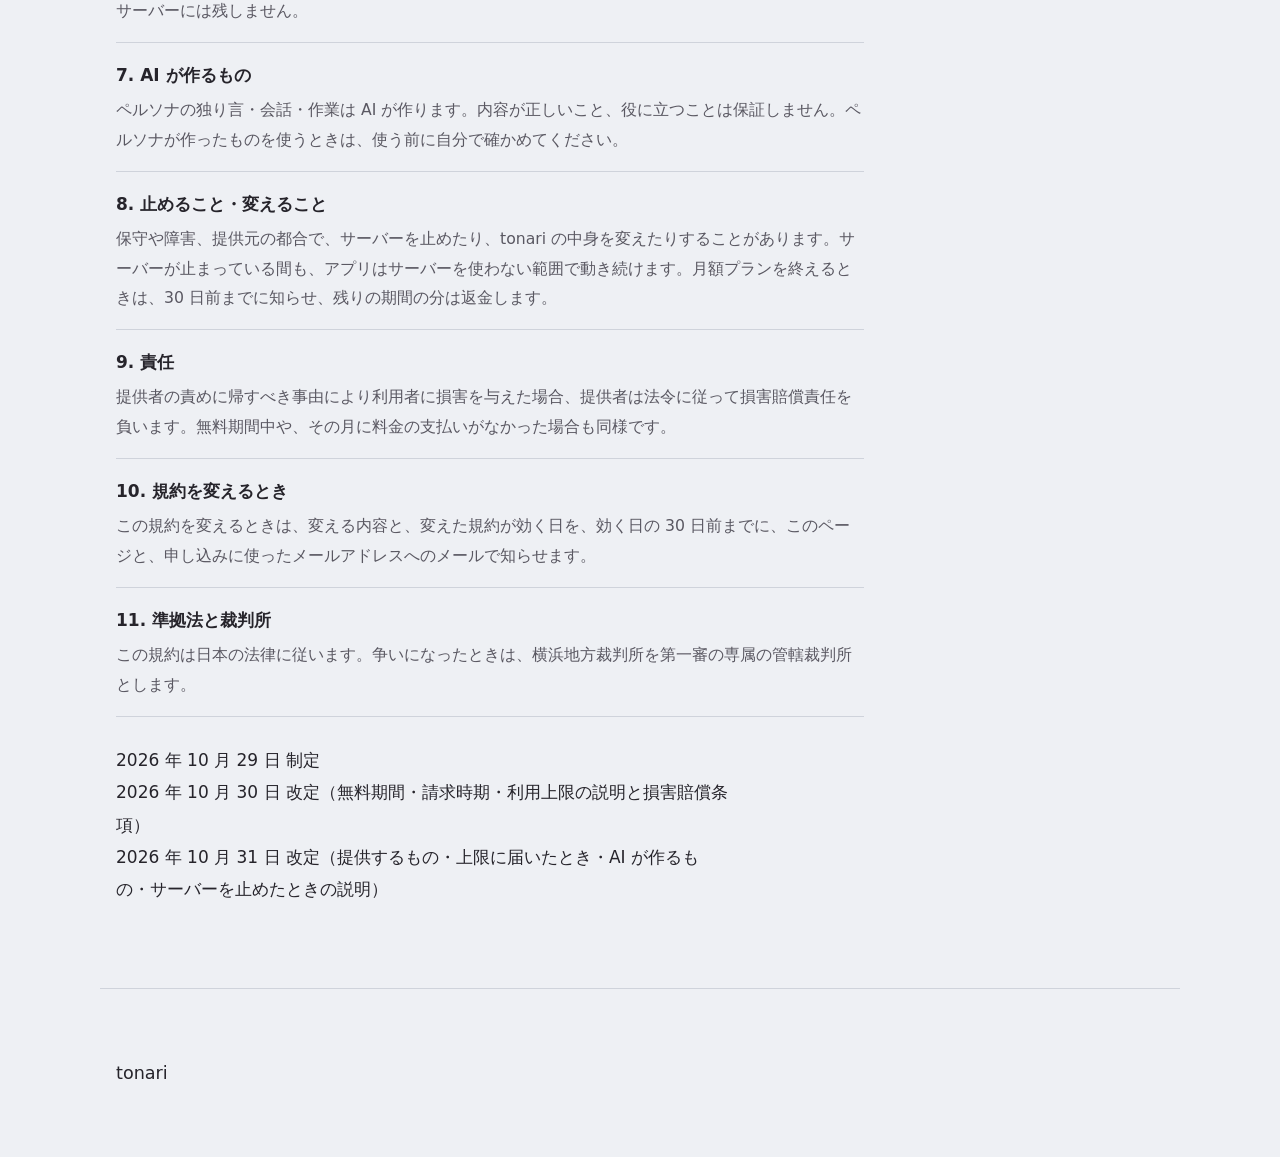
==== commit 60c64564: "レビュー指摘を直す（話しかけることを残す・上限とサーバー停止のときの説明・会話も AI が作る・改定の記録を分ける） Co-Authored-By: Claude Opus 5.5 <noreply@" ====
--- a/terms.html
+++ b/terms.html
@@ -23,19 +23,19 @@
   <h1 id="doc-title">利用規約</h1>
   <p>この規約は、tonari の作者 cxxxr（以下「提供者」）が提供するデスクトップアプリ「tonari」と、その月額プランの使い方を決めるものです。tonari を使った人は、この規約に同意したものとします。</p>
   <dl class="qa">
-    <div><dt>1. 提供するもの</dt><dd>tonari は、画面の隅で AI のキャラクター（ペルソナ）が隣で作業する、集中のためのデスクトップアプリです。アプリは無料で配っています。月額プランは、ペルソナの独り言や会話を作るのに、提供者のサーバーを使えるようにするものです。</dd></div>
+    <div><dt>1. 提供するもの</dt><dd>tonari は、画面の隅で AI のキャラクター（ペルソナ）が自分の作業をし、ときどき話しかける、集中のためのデスクトップアプリです。アプリは無料で配っています。月額プランは、ペルソナの独り言や会話を作るのに、提供者のサーバーを使えるようにするものです。</dd></div>
     <div><dt>2. お試しと料金</dt><dd>tonari のサーバーを PC で初めて使った日から 14 日間は、月額プランを無料で試せます。その後も続けて使うときは、月額 800 円（税込。日本以外から申し込むと、米ドルで月額 5 ドルになることがあります）を払います。月額プランに申し込まなければ、自動で課金されることはありません。支払いは Stripe を通したクレジットカードです。無料期間中に申し込んだ場合、初回の請求は無料期間の終了後です。無料期間の残りが 49 時間未満のときは、決済サービスの仕様に合わせ、申し込みページを作った時点から 49 時間後まで無料期間を延長します。無料期間がすでに終わっている場合は、申し込み時に初回料金を請求します。以後は 1 か月ごとに自動更新し、1 か月分の料金を請求します。初回の請求日は申し込み画面で、次回の請求日はお支払いの管理ページで確認できます。料金を変えるときは、変える 30 日前までに、このページと、申し込みに使ったメールアドレスへのメールで知らせます。</dd></div>
     <div><dt>3. 解約</dt><dd>いつでも解約できます。申し込んだ PC の tonari の設定の「お支払いの管理」から、または<a href="https://billing.stripe.com/p/login/dRm28tdaGh2w8QI7RF8AE00">お支払いの管理のページ</a>で申し込みに使ったメールアドレスでログインして解約してください。解約したあとも、払った期間の終わりまでは使えます。途中で解約しても、日割りの返金はしません。</dd></div>
-    <div id="limits"><dt>4. 使える PC と 1 日の上限</dt><dd>1 つの申し込みで使える PC は 2 台までです。3 台目に引き継ぐと、いちばん前に結んだ PC は外れます。サーバーの利用には、PC ごとに回数と入力量の上限があります。初回の支払い後は、1 日に独り言・会話の生成を依頼できる回数が 1,000 回、AI に渡す入力量が 600 万トークンまでです。無料期間中（申し込み後でも初回の支払い前を含む）は、1 日 600 回・300 万トークンまでです。トークンは文章量を数える単位で、入力量には会話の履歴やペルソナの設定なども含みます。再利用できる入力の読み込みは 10 分の 1 として数えます。入力が長い場合は、回数の上限より先に入力量の上限に届くことがあります。上限は毎日午前 9 時（日本時間）にリセットされます。上限に届くと、次のリセットまで独り言は決まった文になります。サーバーを使わない機能は、そのまま使えます。無料期間中は、利用者全体の上限により一時的にサーバーを利用できないこともあります。</dd></div>
+    <div id="limits"><dt>4. 使える PC と 1 日の上限</dt><dd>1 つの申し込みで使える PC は 2 台までです。3 台目に引き継ぐと、いちばん前に結んだ PC は外れます。サーバーの利用には、PC ごとに回数と入力量の上限があります。初回の支払い後は、1 日に独り言・会話の生成を依頼できる回数が 1,000 回、AI に渡す入力量が 600 万トークンまでです。無料期間中（申し込み後でも初回の支払い前を含む）は、1 日 600 回・300 万トークンまでです。トークンは文章量を数える単位で、入力量には会話の履歴やペルソナの設定なども含みます。再利用できる入力の読み込みは 10 分の 1 として数えます。入力が長い場合は、回数の上限より先に入力量の上限に届くことがあります。上限は毎日午前 9 時（日本時間）にリセットされます。上限に届くと、次のリセットまで、独り言や会話は止まったり決まった文になったりします。サーバーを使わない機能は、そのまま使えます。無料期間中は、利用者全体の上限により一時的にサーバーを利用できないこともあります。</dd></div>
     <div><dt>5. してはいけないこと</dt><dd>サーバーを tonari 以外の目的で使うこと、ほかの人のトークンや引き継ぎのコードを使うこと、サーバーに過剰な負荷をかけること、法令や公序良俗に反すること。これらがあったときは、事前に知らせずにトークンを止めることがあります。</dd></div>
     <div><dt>6. 送るもの・残すもの</dt><dd>アプリが何を送り、何を残すかは、紹介ページの<a href="./#privacy">「見ないもの、送らないもの」</a>のとおりです。月額プランを申し込んだ人については、それに加えて、トークン（のハッシュ）と Stripe の申し込みの番号・顧客の番号・状態を結んで残します。名前・メールアドレス・カードの情報は Stripe が持ち、提供者のサーバーには残しません。</dd></div>
-    <div><dt>7. AI が作るもの</dt><dd>ペルソナの独り言と作業は AI が作ります。内容が正しいこと、役に立つことは保証しません。ペルソナが作ったものを使うときは、使う前に自分で確かめてください。</dd></div>
-    <div><dt>8. 止めること・変えること</dt><dd>保守や障害、提供元の都合で、サーバーを止めたり、tonari の中身を変えたりすることがあります。サーバーが止まっている間も、アプリは決まった文で動き続けます。月額プランを終えるときは、30 日前までに知らせ、残りの期間の分は返金します。</dd></div>
+    <div><dt>7. AI が作るもの</dt><dd>ペルソナの独り言・会話・作業は AI が作ります。内容が正しいこと、役に立つことは保証しません。ペルソナが作ったものを使うときは、使う前に自分で確かめてください。</dd></div>
+    <div><dt>8. 止めること・変えること</dt><dd>保守や障害、提供元の都合で、サーバーを止めたり、tonari の中身を変えたりすることがあります。サーバーが止まっている間も、アプリはサーバーを使わない範囲で動き続けます。月額プランを終えるときは、30 日前までに知らせ、残りの期間の分は返金します。</dd></div>
     <div><dt>9. 責任</dt><dd>提供者の責めに帰すべき事由により利用者に損害を与えた場合、提供者は法令に従って損害賠償責任を負います。無料期間中や、その月に料金の支払いがなかった場合も同様です。</dd></div>
     <div><dt>10. 規約を変えるとき</dt><dd>この規約を変えるときは、変える内容と、変えた規約が効く日を、効く日の 30 日前までに、このページと、申し込みに使ったメールアドレスへのメールで知らせます。</dd></div>
     <div><dt>11. 準拠法と裁判所</dt><dd>この規約は日本の法律に従います。争いになったときは、横浜地方裁判所を第一審の専属の管轄裁判所とします。</dd></div>
   </dl>
-  <p>2026 年 10 月 29 日 制定<br>2026 年 10 月 30 日 改定（無料期間・請求時期・利用上限の説明と損害賠償条項、提供するものの説明）</p>
+  <p>2026 年 10 月 29 日 制定<br>2026 年 10 月 30 日 改定（無料期間・請求時期・利用上限の説明と損害賠償条項）<br>2026 年 10 月 31 日 改定（提供するもの・上限に届いたとき・AI が作るもの・サーバーを止めたときの説明）</p>
 </section>
 </main>
 
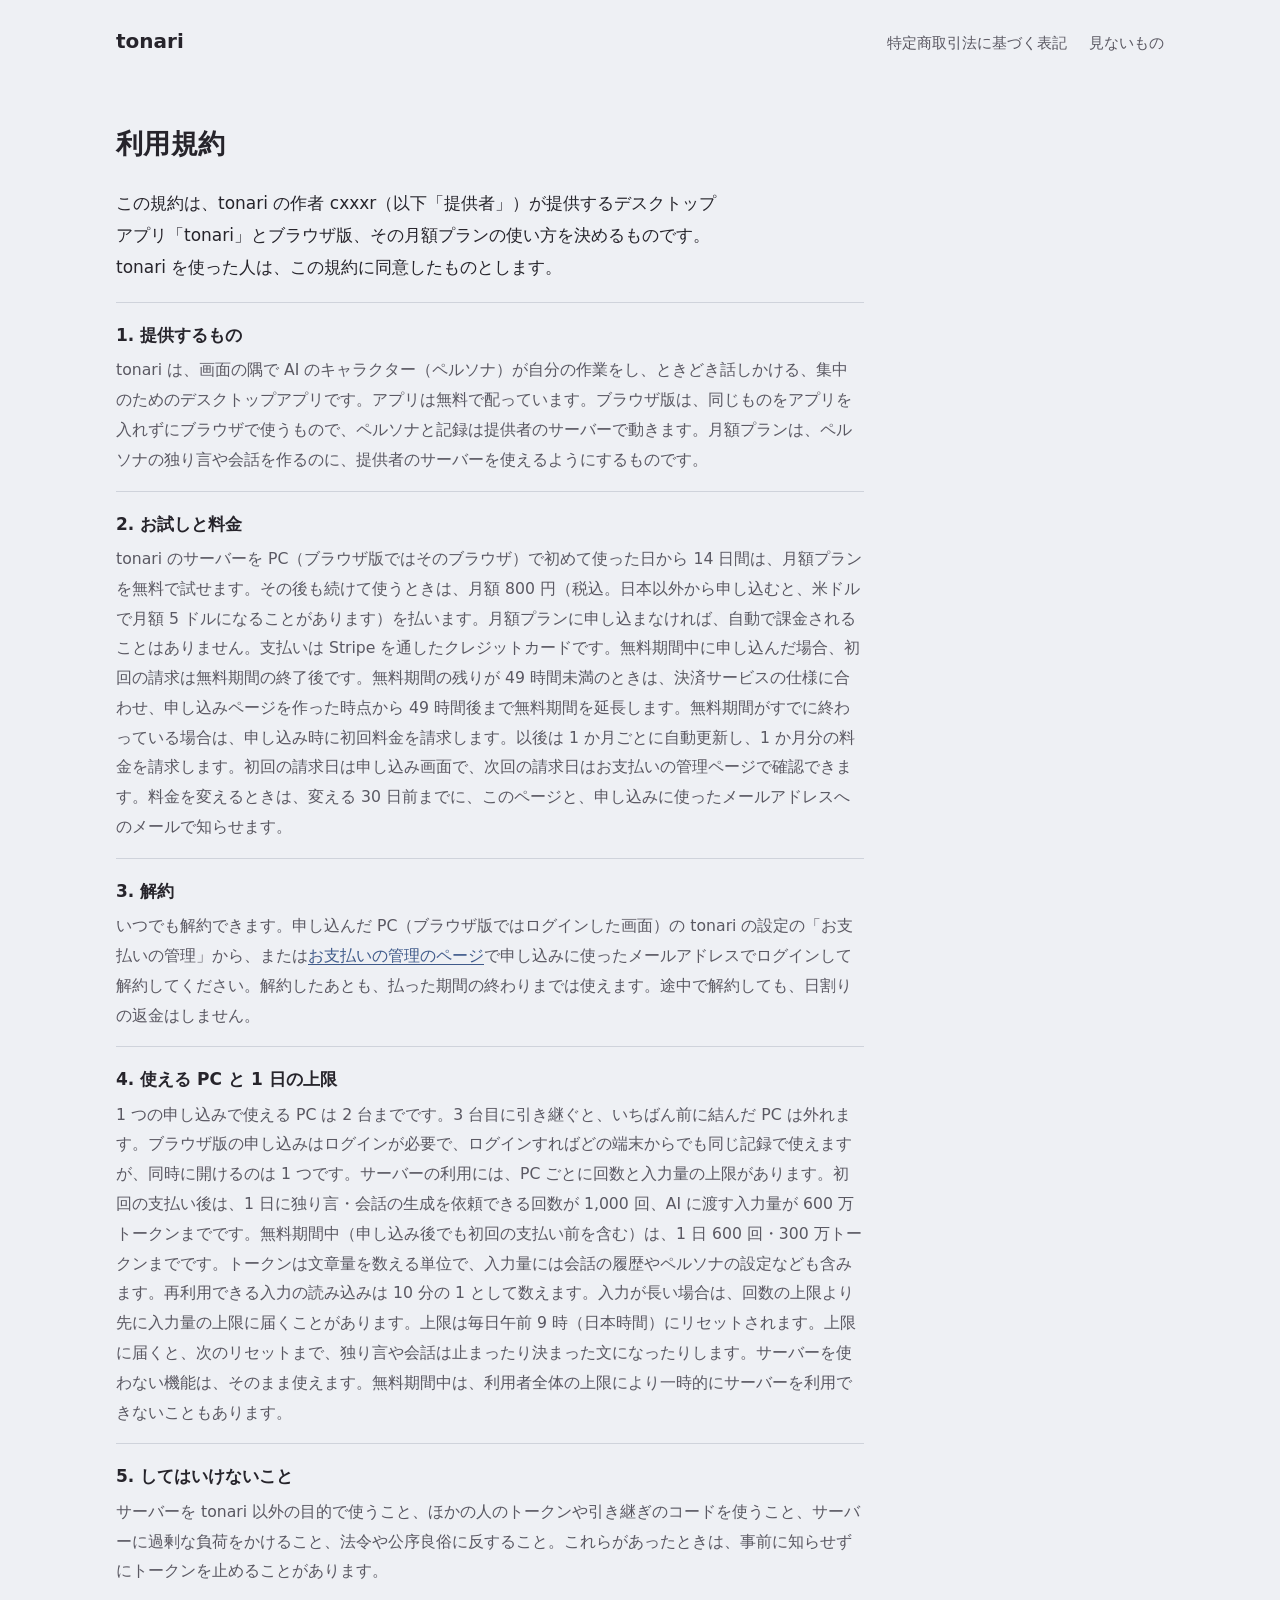
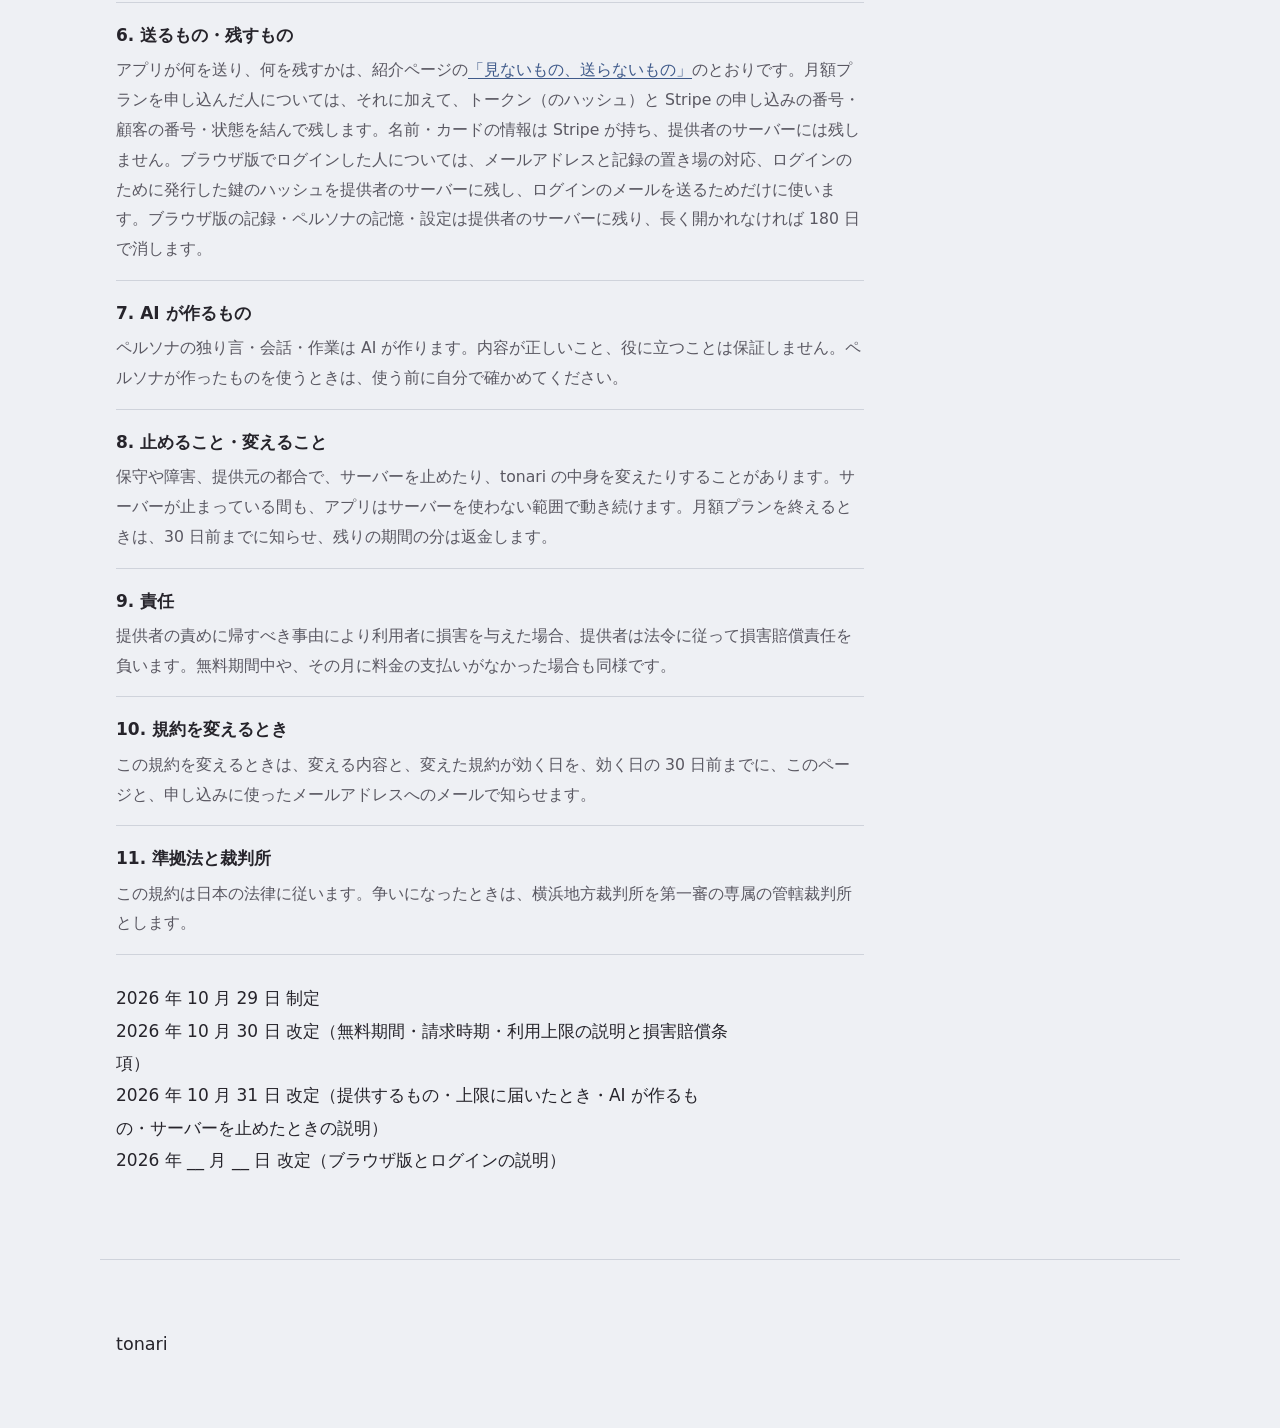
==== commit a897e240: "ブラウザ版とログイン（メールアドレス）のことを規約と「見ないもの、送らないもの」に足す" ====
--- a/terms.html
+++ b/terms.html
@@ -21,21 +21,21 @@
 <main>
 <section class="doc" aria-labelledby="doc-title">
   <h1 id="doc-title">利用規約</h1>
-  <p>この規約は、tonari の作者 cxxxr（以下「提供者」）が提供するデスクトップアプリ「tonari」と、その月額プランの使い方を決めるものです。tonari を使った人は、この規約に同意したものとします。</p>
+  <p>この規約は、tonari の作者 cxxxr（以下「提供者」）が提供するデスクトップアプリ「tonari」とブラウザ版、その月額プランの使い方を決めるものです。tonari を使った人は、この規約に同意したものとします。</p>
   <dl class="qa">
-    <div><dt>1. 提供するもの</dt><dd>tonari は、画面の隅で AI のキャラクター（ペルソナ）が自分の作業をし、ときどき話しかける、集中のためのデスクトップアプリです。アプリは無料で配っています。月額プランは、ペルソナの独り言や会話を作るのに、提供者のサーバーを使えるようにするものです。</dd></div>
-    <div><dt>2. お試しと料金</dt><dd>tonari のサーバーを PC で初めて使った日から 14 日間は、月額プランを無料で試せます。その後も続けて使うときは、月額 800 円（税込。日本以外から申し込むと、米ドルで月額 5 ドルになることがあります）を払います。月額プランに申し込まなければ、自動で課金されることはありません。支払いは Stripe を通したクレジットカードです。無料期間中に申し込んだ場合、初回の請求は無料期間の終了後です。無料期間の残りが 49 時間未満のときは、決済サービスの仕様に合わせ、申し込みページを作った時点から 49 時間後まで無料期間を延長します。無料期間がすでに終わっている場合は、申し込み時に初回料金を請求します。以後は 1 か月ごとに自動更新し、1 か月分の料金を請求します。初回の請求日は申し込み画面で、次回の請求日はお支払いの管理ページで確認できます。料金を変えるときは、変える 30 日前までに、このページと、申し込みに使ったメールアドレスへのメールで知らせます。</dd></div>
-    <div><dt>3. 解約</dt><dd>いつでも解約できます。申し込んだ PC の tonari の設定の「お支払いの管理」から、または<a href="https://billing.stripe.com/p/login/dRm28tdaGh2w8QI7RF8AE00">お支払いの管理のページ</a>で申し込みに使ったメールアドレスでログインして解約してください。解約したあとも、払った期間の終わりまでは使えます。途中で解約しても、日割りの返金はしません。</dd></div>
-    <div id="limits"><dt>4. 使える PC と 1 日の上限</dt><dd>1 つの申し込みで使える PC は 2 台までです。3 台目に引き継ぐと、いちばん前に結んだ PC は外れます。サーバーの利用には、PC ごとに回数と入力量の上限があります。初回の支払い後は、1 日に独り言・会話の生成を依頼できる回数が 1,000 回、AI に渡す入力量が 600 万トークンまでです。無料期間中（申し込み後でも初回の支払い前を含む）は、1 日 600 回・300 万トークンまでです。トークンは文章量を数える単位で、入力量には会話の履歴やペルソナの設定なども含みます。再利用できる入力の読み込みは 10 分の 1 として数えます。入力が長い場合は、回数の上限より先に入力量の上限に届くことがあります。上限は毎日午前 9 時（日本時間）にリセットされます。上限に届くと、次のリセットまで、独り言や会話は止まったり決まった文になったりします。サーバーを使わない機能は、そのまま使えます。無料期間中は、利用者全体の上限により一時的にサーバーを利用できないこともあります。</dd></div>
+    <div><dt>1. 提供するもの</dt><dd>tonari は、画面の隅で AI のキャラクター（ペルソナ）が自分の作業をし、ときどき話しかける、集中のためのデスクトップアプリです。アプリは無料で配っています。ブラウザ版は、同じものをアプリを入れずにブラウザで使うもので、ペルソナと記録は提供者のサーバーで動きます。月額プランは、ペルソナの独り言や会話を作るのに、提供者のサーバーを使えるようにするものです。</dd></div>
+    <div><dt>2. お試しと料金</dt><dd>tonari のサーバーを PC（ブラウザ版ではそのブラウザ）で初めて使った日から 14 日間は、月額プランを無料で試せます。その後も続けて使うときは、月額 800 円（税込。日本以外から申し込むと、米ドルで月額 5 ドルになることがあります）を払います。月額プランに申し込まなければ、自動で課金されることはありません。支払いは Stripe を通したクレジットカードです。無料期間中に申し込んだ場合、初回の請求は無料期間の終了後です。無料期間の残りが 49 時間未満のときは、決済サービスの仕様に合わせ、申し込みページを作った時点から 49 時間後まで無料期間を延長します。無料期間がすでに終わっている場合は、申し込み時に初回料金を請求します。以後は 1 か月ごとに自動更新し、1 か月分の料金を請求します。初回の請求日は申し込み画面で、次回の請求日はお支払いの管理ページで確認できます。料金を変えるときは、変える 30 日前までに、このページと、申し込みに使ったメールアドレスへのメールで知らせます。</dd></div>
+    <div><dt>3. 解約</dt><dd>いつでも解約できます。申し込んだ PC（ブラウザ版ではログインした画面）の tonari の設定の「お支払いの管理」から、または<a href="https://billing.stripe.com/p/login/dRm28tdaGh2w8QI7RF8AE00">お支払いの管理のページ</a>で申し込みに使ったメールアドレスでログインして解約してください。解約したあとも、払った期間の終わりまでは使えます。途中で解約しても、日割りの返金はしません。</dd></div>
+    <div id="limits"><dt>4. 使える PC と 1 日の上限</dt><dd>1 つの申し込みで使える PC は 2 台までです。3 台目に引き継ぐと、いちばん前に結んだ PC は外れます。ブラウザ版の申し込みはログインが必要で、ログインすればどの端末からでも同じ記録で使えますが、同時に開けるのは 1 つです。サーバーの利用には、PC ごとに回数と入力量の上限があります。初回の支払い後は、1 日に独り言・会話の生成を依頼できる回数が 1,000 回、AI に渡す入力量が 600 万トークンまでです。無料期間中（申し込み後でも初回の支払い前を含む）は、1 日 600 回・300 万トークンまでです。トークンは文章量を数える単位で、入力量には会話の履歴やペルソナの設定なども含みます。再利用できる入力の読み込みは 10 分の 1 として数えます。入力が長い場合は、回数の上限より先に入力量の上限に届くことがあります。上限は毎日午前 9 時（日本時間）にリセットされます。上限に届くと、次のリセットまで、独り言や会話は止まったり決まった文になったりします。サーバーを使わない機能は、そのまま使えます。無料期間中は、利用者全体の上限により一時的にサーバーを利用できないこともあります。</dd></div>
     <div><dt>5. してはいけないこと</dt><dd>サーバーを tonari 以外の目的で使うこと、ほかの人のトークンや引き継ぎのコードを使うこと、サーバーに過剰な負荷をかけること、法令や公序良俗に反すること。これらがあったときは、事前に知らせずにトークンを止めることがあります。</dd></div>
-    <div><dt>6. 送るもの・残すもの</dt><dd>アプリが何を送り、何を残すかは、紹介ページの<a href="./#privacy">「見ないもの、送らないもの」</a>のとおりです。月額プランを申し込んだ人については、それに加えて、トークン（のハッシュ）と Stripe の申し込みの番号・顧客の番号・状態を結んで残します。名前・メールアドレス・カードの情報は Stripe が持ち、提供者のサーバーには残しません。</dd></div>
+    <div><dt>6. 送るもの・残すもの</dt><dd>アプリが何を送り、何を残すかは、紹介ページの<a href="./#privacy">「見ないもの、送らないもの」</a>のとおりです。月額プランを申し込んだ人については、それに加えて、トークン（のハッシュ）と Stripe の申し込みの番号・顧客の番号・状態を結んで残します。名前・カードの情報は Stripe が持ち、提供者のサーバーには残しません。ブラウザ版でログインした人については、メールアドレスと記録の置き場の対応、ログインのために発行した鍵のハッシュを提供者のサーバーに残し、ログインのメールを送るためだけに使います。ブラウザ版の記録・ペルソナの記憶・設定は提供者のサーバーに残り、長く開かれなければ 180 日で消します。</dd></div>
     <div><dt>7. AI が作るもの</dt><dd>ペルソナの独り言・会話・作業は AI が作ります。内容が正しいこと、役に立つことは保証しません。ペルソナが作ったものを使うときは、使う前に自分で確かめてください。</dd></div>
     <div><dt>8. 止めること・変えること</dt><dd>保守や障害、提供元の都合で、サーバーを止めたり、tonari の中身を変えたりすることがあります。サーバーが止まっている間も、アプリはサーバーを使わない範囲で動き続けます。月額プランを終えるときは、30 日前までに知らせ、残りの期間の分は返金します。</dd></div>
     <div><dt>9. 責任</dt><dd>提供者の責めに帰すべき事由により利用者に損害を与えた場合、提供者は法令に従って損害賠償責任を負います。無料期間中や、その月に料金の支払いがなかった場合も同様です。</dd></div>
     <div><dt>10. 規約を変えるとき</dt><dd>この規約を変えるときは、変える内容と、変えた規約が効く日を、効く日の 30 日前までに、このページと、申し込みに使ったメールアドレスへのメールで知らせます。</dd></div>
     <div><dt>11. 準拠法と裁判所</dt><dd>この規約は日本の法律に従います。争いになったときは、横浜地方裁判所を第一審の専属の管轄裁判所とします。</dd></div>
   </dl>
-  <p>2026 年 10 月 29 日 制定<br>2026 年 10 月 30 日 改定（無料期間・請求時期・利用上限の説明と損害賠償条項）<br>2026 年 10 月 31 日 改定（提供するもの・上限に届いたとき・AI が作るもの・サーバーを止めたときの説明）</p>
+  <p>2026 年 10 月 29 日 制定<br>2026 年 10 月 30 日 改定（無料期間・請求時期・利用上限の説明と損害賠償条項）<br>2026 年 10 月 31 日 改定（提供するもの・上限に届いたとき・AI が作るもの・サーバーを止めたときの説明）<br>2026 年 __ 月 __ 日 改定（ブラウザ版とログインの説明）</p>
 </section>
 </main>
 
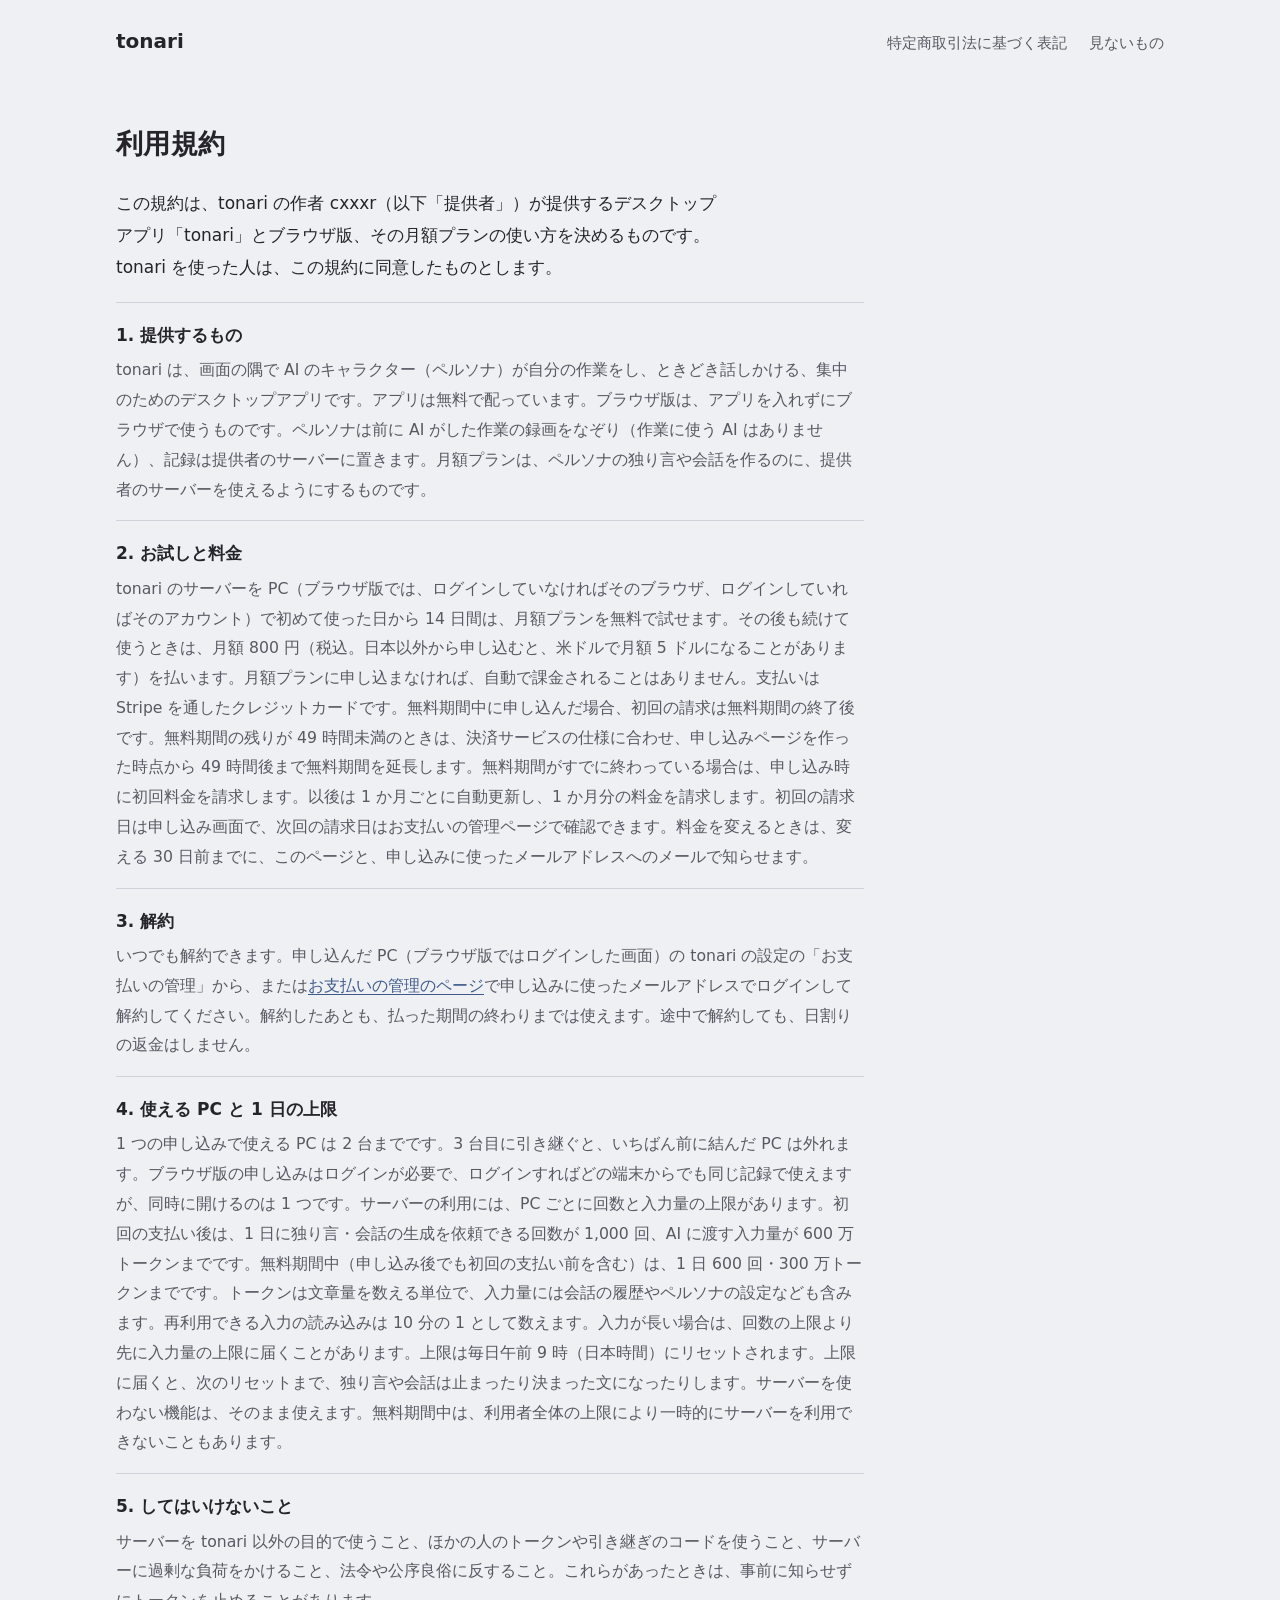
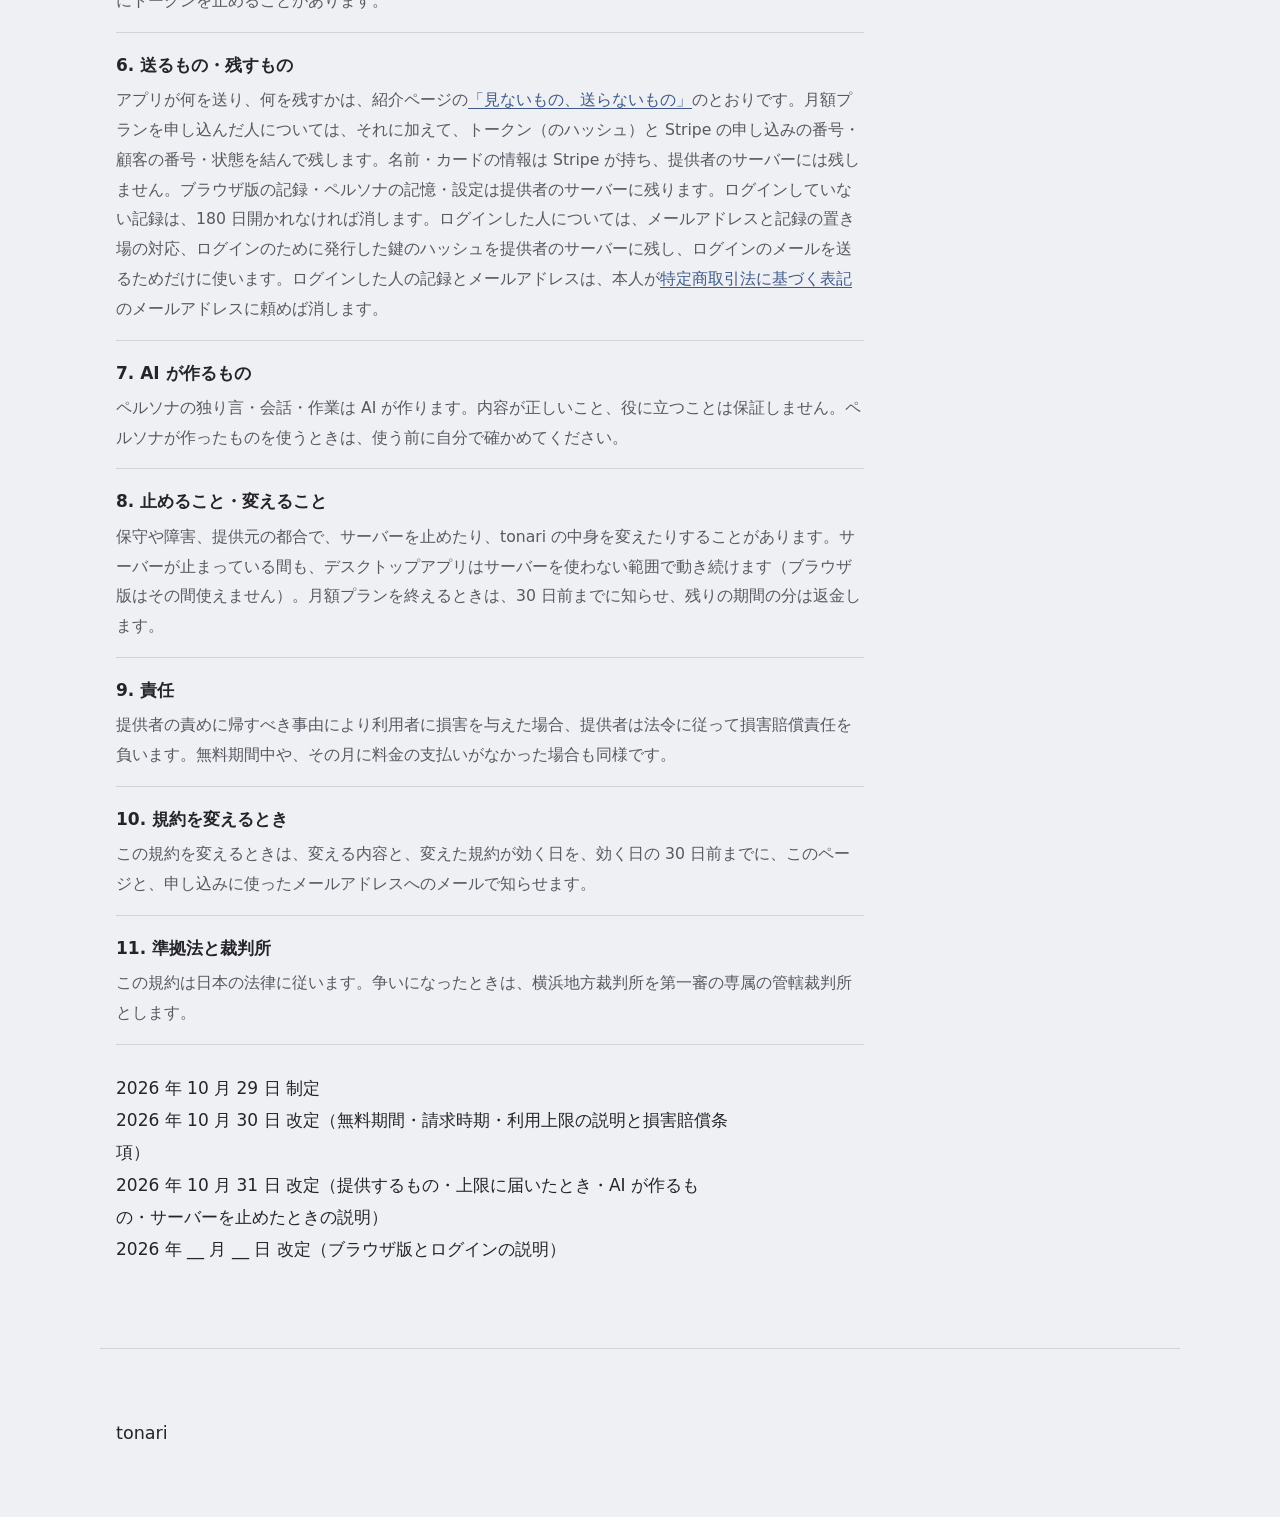
==== commit fc75f045: "レビューの指摘を直す: ブラウザ版の説明を正しく（録画をなぞる・止まっている間は使えない・お試しの単位・180 日はログインしていない記録・消す頼み先）、特商法の表記にもブラウザ版" ====
--- a/terms.html
+++ b/terms.html
@@ -23,14 +23,14 @@
   <h1 id="doc-title">利用規約</h1>
   <p>この規約は、tonari の作者 cxxxr（以下「提供者」）が提供するデスクトップアプリ「tonari」とブラウザ版、その月額プランの使い方を決めるものです。tonari を使った人は、この規約に同意したものとします。</p>
   <dl class="qa">
-    <div><dt>1. 提供するもの</dt><dd>tonari は、画面の隅で AI のキャラクター（ペルソナ）が自分の作業をし、ときどき話しかける、集中のためのデスクトップアプリです。アプリは無料で配っています。ブラウザ版は、同じものをアプリを入れずにブラウザで使うもので、ペルソナと記録は提供者のサーバーで動きます。月額プランは、ペルソナの独り言や会話を作るのに、提供者のサーバーを使えるようにするものです。</dd></div>
-    <div><dt>2. お試しと料金</dt><dd>tonari のサーバーを PC（ブラウザ版ではそのブラウザ）で初めて使った日から 14 日間は、月額プランを無料で試せます。その後も続けて使うときは、月額 800 円（税込。日本以外から申し込むと、米ドルで月額 5 ドルになることがあります）を払います。月額プランに申し込まなければ、自動で課金されることはありません。支払いは Stripe を通したクレジットカードです。無料期間中に申し込んだ場合、初回の請求は無料期間の終了後です。無料期間の残りが 49 時間未満のときは、決済サービスの仕様に合わせ、申し込みページを作った時点から 49 時間後まで無料期間を延長します。無料期間がすでに終わっている場合は、申し込み時に初回料金を請求します。以後は 1 か月ごとに自動更新し、1 か月分の料金を請求します。初回の請求日は申し込み画面で、次回の請求日はお支払いの管理ページで確認できます。料金を変えるときは、変える 30 日前までに、このページと、申し込みに使ったメールアドレスへのメールで知らせます。</dd></div>
+    <div><dt>1. 提供するもの</dt><dd>tonari は、画面の隅で AI のキャラクター（ペルソナ）が自分の作業をし、ときどき話しかける、集中のためのデスクトップアプリです。アプリは無料で配っています。ブラウザ版は、アプリを入れずにブラウザで使うものです。ペルソナは前に AI がした作業の録画をなぞり（作業に使う AI はありません）、記録は提供者のサーバーに置きます。月額プランは、ペルソナの独り言や会話を作るのに、提供者のサーバーを使えるようにするものです。</dd></div>
+    <div><dt>2. お試しと料金</dt><dd>tonari のサーバーを PC（ブラウザ版では、ログインしていなければそのブラウザ、ログインしていればそのアカウント）で初めて使った日から 14 日間は、月額プランを無料で試せます。その後も続けて使うときは、月額 800 円（税込。日本以外から申し込むと、米ドルで月額 5 ドルになることがあります）を払います。月額プランに申し込まなければ、自動で課金されることはありません。支払いは Stripe を通したクレジットカードです。無料期間中に申し込んだ場合、初回の請求は無料期間の終了後です。無料期間の残りが 49 時間未満のときは、決済サービスの仕様に合わせ、申し込みページを作った時点から 49 時間後まで無料期間を延長します。無料期間がすでに終わっている場合は、申し込み時に初回料金を請求します。以後は 1 か月ごとに自動更新し、1 か月分の料金を請求します。初回の請求日は申し込み画面で、次回の請求日はお支払いの管理ページで確認できます。料金を変えるときは、変える 30 日前までに、このページと、申し込みに使ったメールアドレスへのメールで知らせます。</dd></div>
     <div><dt>3. 解約</dt><dd>いつでも解約できます。申し込んだ PC（ブラウザ版ではログインした画面）の tonari の設定の「お支払いの管理」から、または<a href="https://billing.stripe.com/p/login/dRm28tdaGh2w8QI7RF8AE00">お支払いの管理のページ</a>で申し込みに使ったメールアドレスでログインして解約してください。解約したあとも、払った期間の終わりまでは使えます。途中で解約しても、日割りの返金はしません。</dd></div>
     <div id="limits"><dt>4. 使える PC と 1 日の上限</dt><dd>1 つの申し込みで使える PC は 2 台までです。3 台目に引き継ぐと、いちばん前に結んだ PC は外れます。ブラウザ版の申し込みはログインが必要で、ログインすればどの端末からでも同じ記録で使えますが、同時に開けるのは 1 つです。サーバーの利用には、PC ごとに回数と入力量の上限があります。初回の支払い後は、1 日に独り言・会話の生成を依頼できる回数が 1,000 回、AI に渡す入力量が 600 万トークンまでです。無料期間中（申し込み後でも初回の支払い前を含む）は、1 日 600 回・300 万トークンまでです。トークンは文章量を数える単位で、入力量には会話の履歴やペルソナの設定なども含みます。再利用できる入力の読み込みは 10 分の 1 として数えます。入力が長い場合は、回数の上限より先に入力量の上限に届くことがあります。上限は毎日午前 9 時（日本時間）にリセットされます。上限に届くと、次のリセットまで、独り言や会話は止まったり決まった文になったりします。サーバーを使わない機能は、そのまま使えます。無料期間中は、利用者全体の上限により一時的にサーバーを利用できないこともあります。</dd></div>
     <div><dt>5. してはいけないこと</dt><dd>サーバーを tonari 以外の目的で使うこと、ほかの人のトークンや引き継ぎのコードを使うこと、サーバーに過剰な負荷をかけること、法令や公序良俗に反すること。これらがあったときは、事前に知らせずにトークンを止めることがあります。</dd></div>
-    <div><dt>6. 送るもの・残すもの</dt><dd>アプリが何を送り、何を残すかは、紹介ページの<a href="./#privacy">「見ないもの、送らないもの」</a>のとおりです。月額プランを申し込んだ人については、それに加えて、トークン（のハッシュ）と Stripe の申し込みの番号・顧客の番号・状態を結んで残します。名前・カードの情報は Stripe が持ち、提供者のサーバーには残しません。ブラウザ版でログインした人については、メールアドレスと記録の置き場の対応、ログインのために発行した鍵のハッシュを提供者のサーバーに残し、ログインのメールを送るためだけに使います。ブラウザ版の記録・ペルソナの記憶・設定は提供者のサーバーに残り、長く開かれなければ 180 日で消します。</dd></div>
+    <div><dt>6. 送るもの・残すもの</dt><dd>アプリが何を送り、何を残すかは、紹介ページの<a href="./#privacy">「見ないもの、送らないもの」</a>のとおりです。月額プランを申し込んだ人については、それに加えて、トークン（のハッシュ）と Stripe の申し込みの番号・顧客の番号・状態を結んで残します。名前・カードの情報は Stripe が持ち、提供者のサーバーには残しません。ブラウザ版の記録・ペルソナの記憶・設定は提供者のサーバーに残ります。ログインしていない記録は、180 日開かれなければ消します。ログインした人については、メールアドレスと記録の置き場の対応、ログインのために発行した鍵のハッシュを提供者のサーバーに残し、ログインのメールを送るためだけに使います。ログインした人の記録とメールアドレスは、本人が<a href="tokushoho.html">特定商取引法に基づく表記</a>のメールアドレスに頼めば消します。</dd></div>
     <div><dt>7. AI が作るもの</dt><dd>ペルソナの独り言・会話・作業は AI が作ります。内容が正しいこと、役に立つことは保証しません。ペルソナが作ったものを使うときは、使う前に自分で確かめてください。</dd></div>
-    <div><dt>8. 止めること・変えること</dt><dd>保守や障害、提供元の都合で、サーバーを止めたり、tonari の中身を変えたりすることがあります。サーバーが止まっている間も、アプリはサーバーを使わない範囲で動き続けます。月額プランを終えるときは、30 日前までに知らせ、残りの期間の分は返金します。</dd></div>
+    <div><dt>8. 止めること・変えること</dt><dd>保守や障害、提供元の都合で、サーバーを止めたり、tonari の中身を変えたりすることがあります。サーバーが止まっている間も、デスクトップアプリはサーバーを使わない範囲で動き続けます（ブラウザ版はその間使えません）。月額プランを終えるときは、30 日前までに知らせ、残りの期間の分は返金します。</dd></div>
     <div><dt>9. 責任</dt><dd>提供者の責めに帰すべき事由により利用者に損害を与えた場合、提供者は法令に従って損害賠償責任を負います。無料期間中や、その月に料金の支払いがなかった場合も同様です。</dd></div>
     <div><dt>10. 規約を変えるとき</dt><dd>この規約を変えるときは、変える内容と、変えた規約が効く日を、効く日の 30 日前までに、このページと、申し込みに使ったメールアドレスへのメールで知らせます。</dd></div>
     <div><dt>11. 準拠法と裁判所</dt><dd>この規約は日本の法律に従います。争いになったときは、横浜地方裁判所を第一審の専属の管轄裁判所とします。</dd></div>
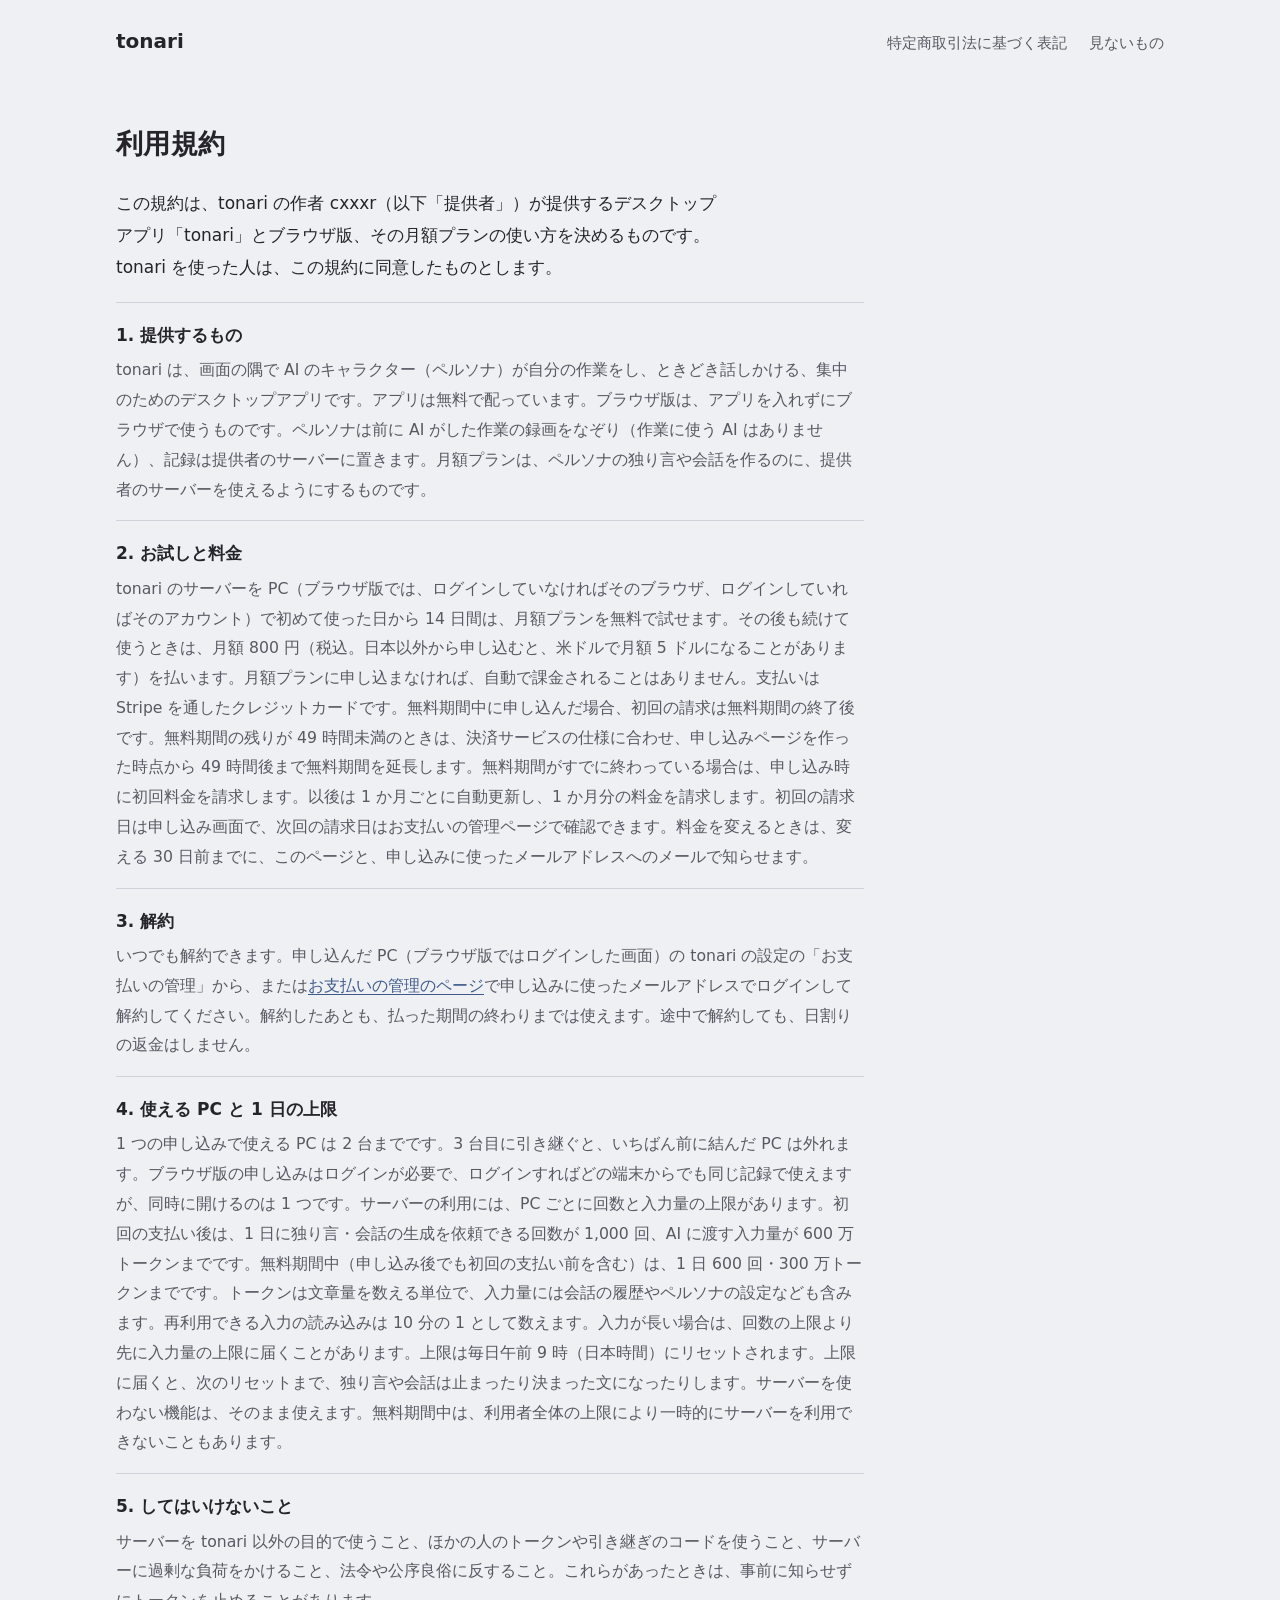
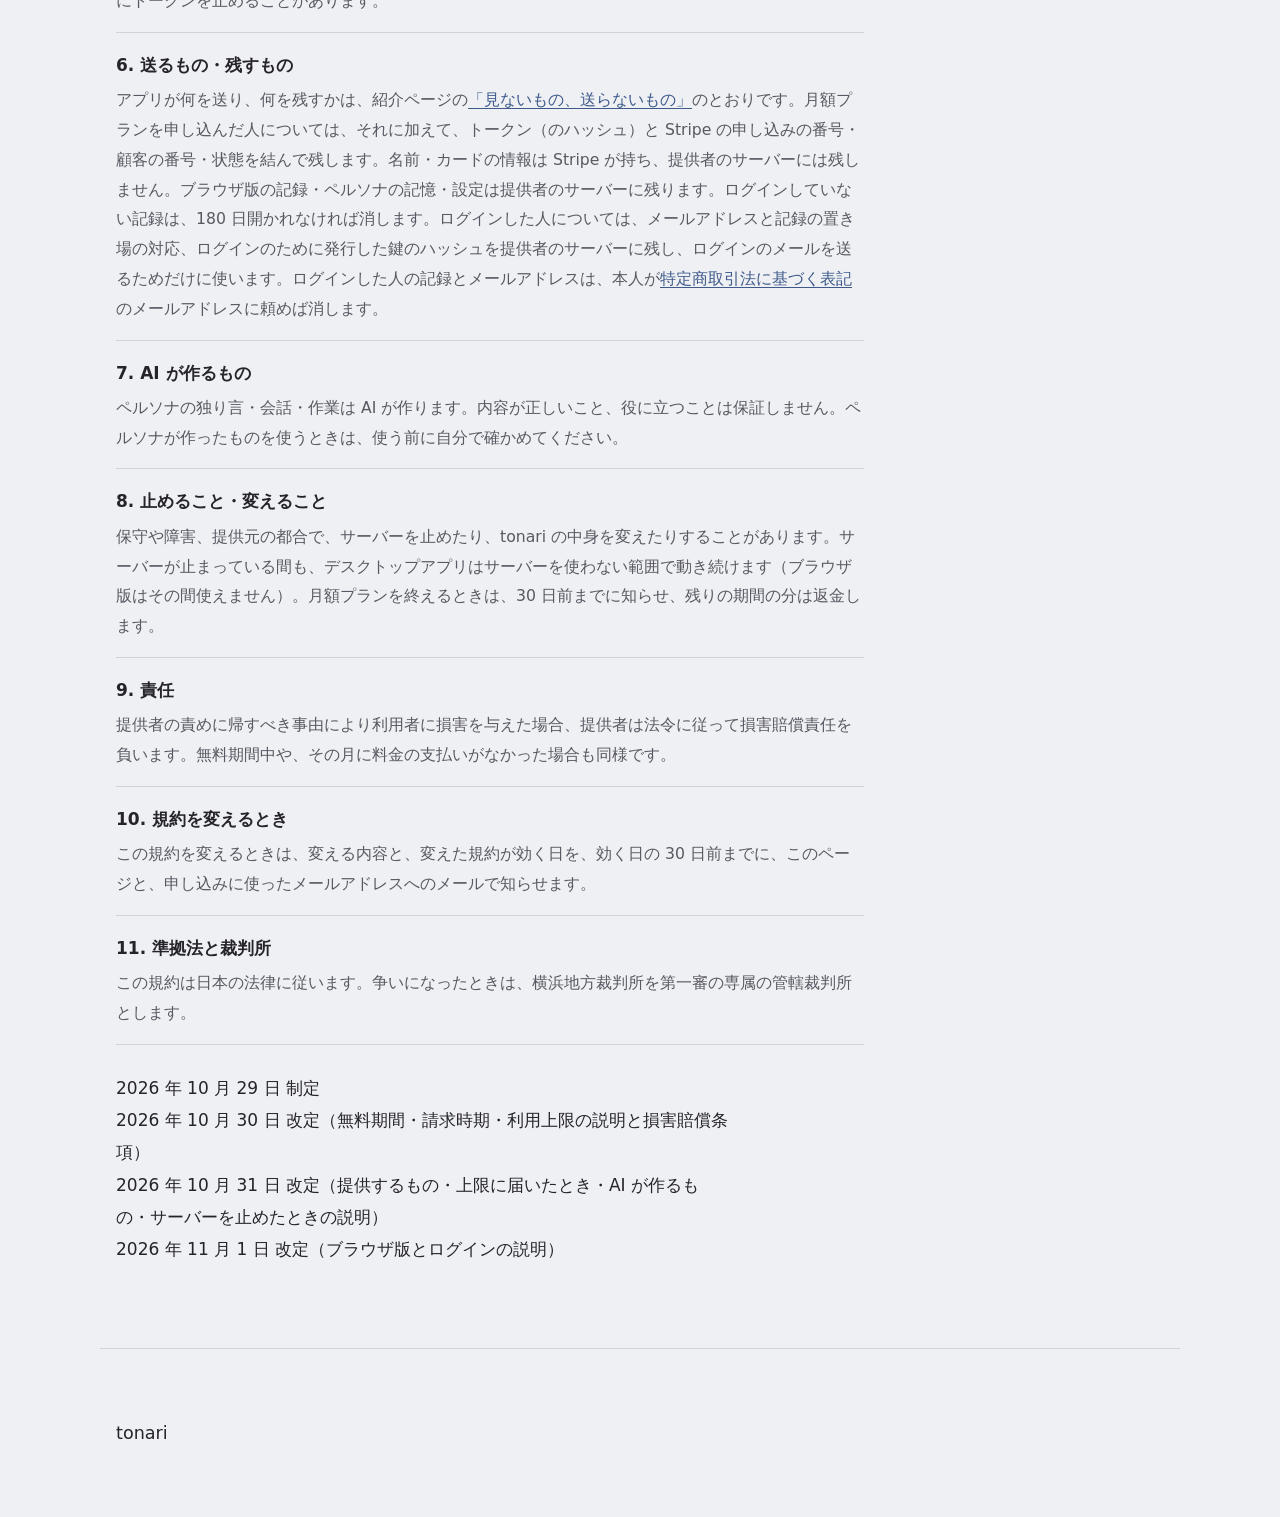
==== commit 52f17a8f: "改定日を 2026 年 11 月 1 日に（まだ申し込んだ人がいないので、30 日の予告は不要）" ====
--- a/terms.html
+++ b/terms.html
@@ -35,7 +35,7 @@
     <div><dt>10. 規約を変えるとき</dt><dd>この規約を変えるときは、変える内容と、変えた規約が効く日を、効く日の 30 日前までに、このページと、申し込みに使ったメールアドレスへのメールで知らせます。</dd></div>
     <div><dt>11. 準拠法と裁判所</dt><dd>この規約は日本の法律に従います。争いになったときは、横浜地方裁判所を第一審の専属の管轄裁判所とします。</dd></div>
   </dl>
-  <p>2026 年 10 月 29 日 制定<br>2026 年 10 月 30 日 改定（無料期間・請求時期・利用上限の説明と損害賠償条項）<br>2026 年 10 月 31 日 改定（提供するもの・上限に届いたとき・AI が作るもの・サーバーを止めたときの説明）<br>2026 年 __ 月 __ 日 改定（ブラウザ版とログインの説明）</p>
+  <p>2026 年 10 月 29 日 制定<br>2026 年 10 月 30 日 改定（無料期間・請求時期・利用上限の説明と損害賠償条項）<br>2026 年 10 月 31 日 改定（提供するもの・上限に届いたとき・AI が作るもの・サーバーを止めたときの説明）<br>2026 年 11 月 1 日 改定（ブラウザ版とログインの説明）</p>
 </section>
 </main>
 
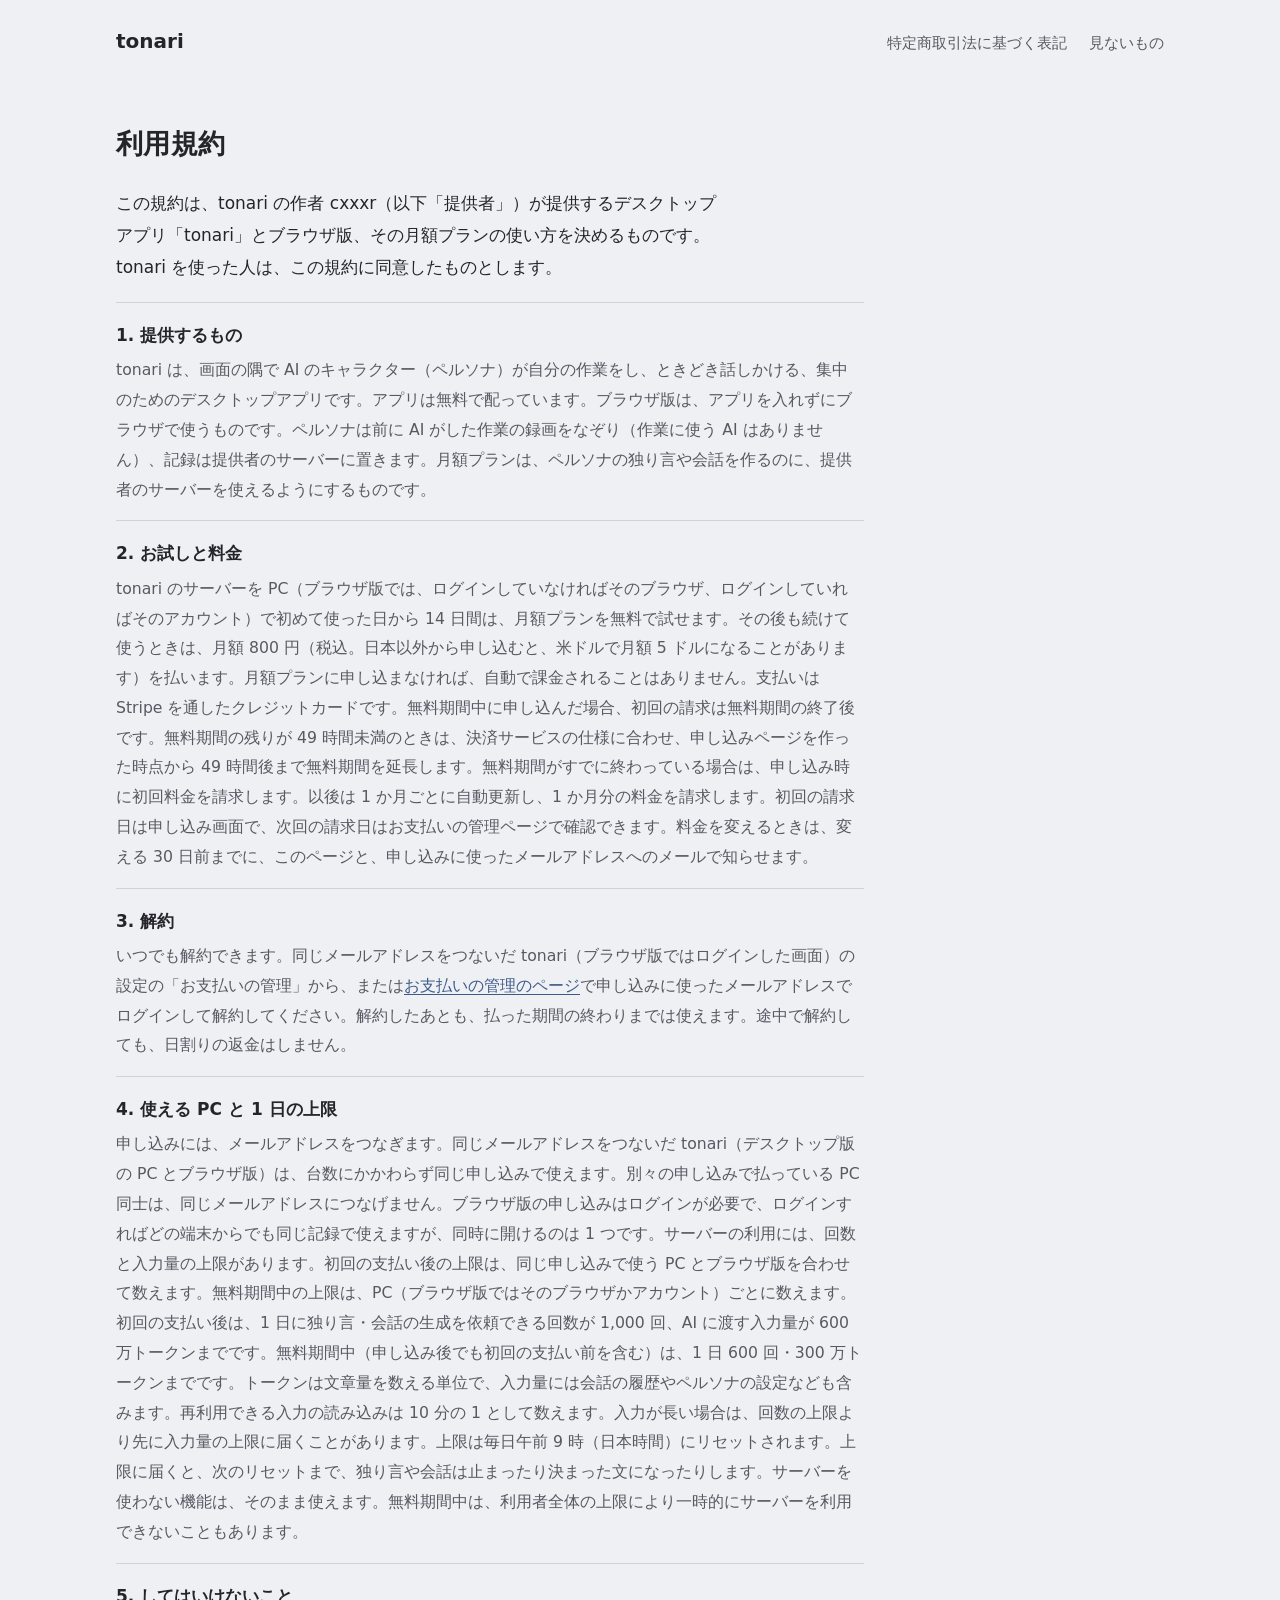
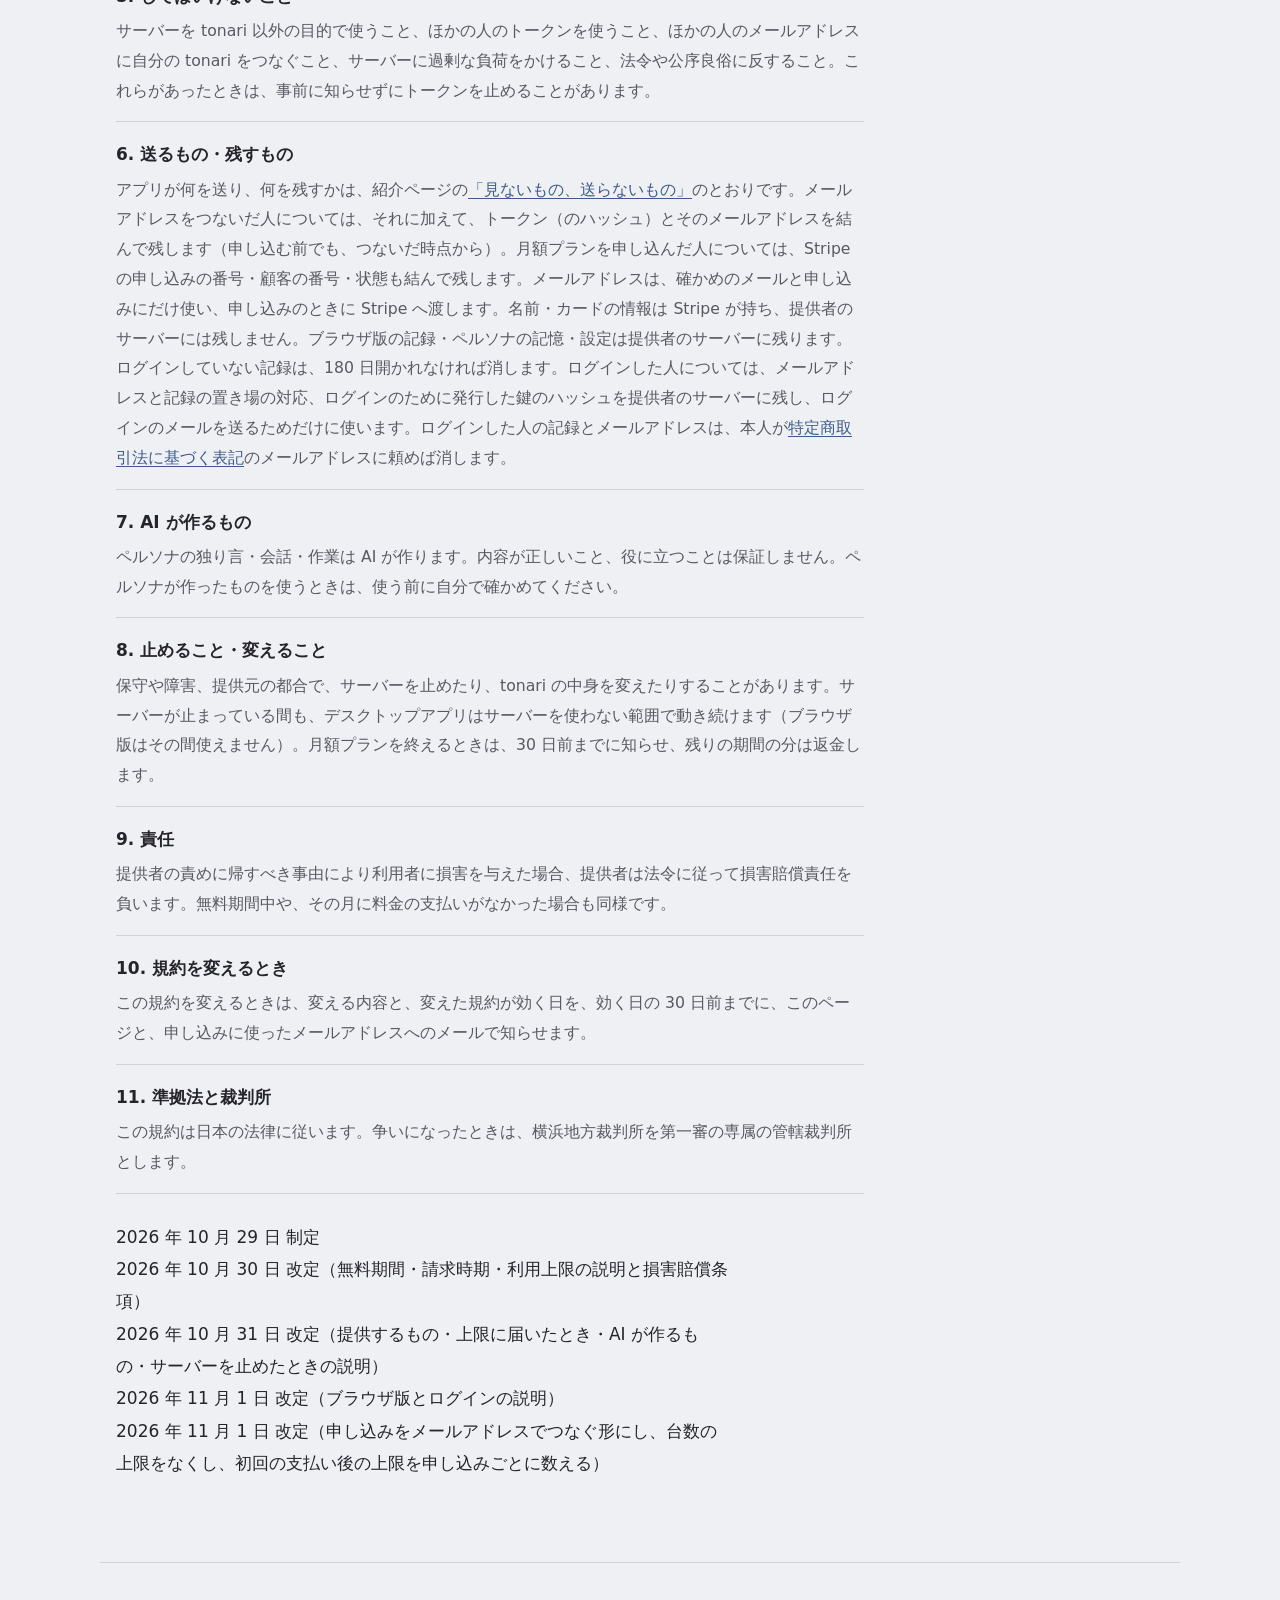
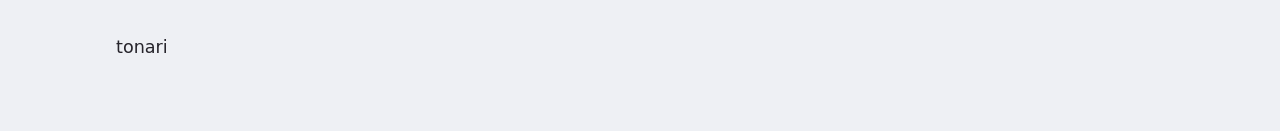
==== commit 9a0d06f8: "利用規約と特定商取引法に基づく表記を、申し込みをメールアドレスでつなぐ形にする Co-Authored-By: Claude <noreply@anthropic.com>" ====
--- a/terms.html
+++ b/terms.html
@@ -25,17 +25,17 @@
   <dl class="qa">
     <div><dt>1. 提供するもの</dt><dd>tonari は、画面の隅で AI のキャラクター（ペルソナ）が自分の作業をし、ときどき話しかける、集中のためのデスクトップアプリです。アプリは無料で配っています。ブラウザ版は、アプリを入れずにブラウザで使うものです。ペルソナは前に AI がした作業の録画をなぞり（作業に使う AI はありません）、記録は提供者のサーバーに置きます。月額プランは、ペルソナの独り言や会話を作るのに、提供者のサーバーを使えるようにするものです。</dd></div>
     <div><dt>2. お試しと料金</dt><dd>tonari のサーバーを PC（ブラウザ版では、ログインしていなければそのブラウザ、ログインしていればそのアカウント）で初めて使った日から 14 日間は、月額プランを無料で試せます。その後も続けて使うときは、月額 800 円（税込。日本以外から申し込むと、米ドルで月額 5 ドルになることがあります）を払います。月額プランに申し込まなければ、自動で課金されることはありません。支払いは Stripe を通したクレジットカードです。無料期間中に申し込んだ場合、初回の請求は無料期間の終了後です。無料期間の残りが 49 時間未満のときは、決済サービスの仕様に合わせ、申し込みページを作った時点から 49 時間後まで無料期間を延長します。無料期間がすでに終わっている場合は、申し込み時に初回料金を請求します。以後は 1 か月ごとに自動更新し、1 か月分の料金を請求します。初回の請求日は申し込み画面で、次回の請求日はお支払いの管理ページで確認できます。料金を変えるときは、変える 30 日前までに、このページと、申し込みに使ったメールアドレスへのメールで知らせます。</dd></div>
-    <div><dt>3. 解約</dt><dd>いつでも解約できます。申し込んだ PC（ブラウザ版ではログインした画面）の tonari の設定の「お支払いの管理」から、または<a href="https://billing.stripe.com/p/login/dRm28tdaGh2w8QI7RF8AE00">お支払いの管理のページ</a>で申し込みに使ったメールアドレスでログインして解約してください。解約したあとも、払った期間の終わりまでは使えます。途中で解約しても、日割りの返金はしません。</dd></div>
-    <div id="limits"><dt>4. 使える PC と 1 日の上限</dt><dd>1 つの申し込みで使える PC は 2 台までです。3 台目に引き継ぐと、いちばん前に結んだ PC は外れます。ブラウザ版の申し込みはログインが必要で、ログインすればどの端末からでも同じ記録で使えますが、同時に開けるのは 1 つです。サーバーの利用には、PC ごとに回数と入力量の上限があります。初回の支払い後は、1 日に独り言・会話の生成を依頼できる回数が 1,000 回、AI に渡す入力量が 600 万トークンまでです。無料期間中（申し込み後でも初回の支払い前を含む）は、1 日 600 回・300 万トークンまでです。トークンは文章量を数える単位で、入力量には会話の履歴やペルソナの設定なども含みます。再利用できる入力の読み込みは 10 分の 1 として数えます。入力が長い場合は、回数の上限より先に入力量の上限に届くことがあります。上限は毎日午前 9 時（日本時間）にリセットされます。上限に届くと、次のリセットまで、独り言や会話は止まったり決まった文になったりします。サーバーを使わない機能は、そのまま使えます。無料期間中は、利用者全体の上限により一時的にサーバーを利用できないこともあります。</dd></div>
-    <div><dt>5. してはいけないこと</dt><dd>サーバーを tonari 以外の目的で使うこと、ほかの人のトークンや引き継ぎのコードを使うこと、サーバーに過剰な負荷をかけること、法令や公序良俗に反すること。これらがあったときは、事前に知らせずにトークンを止めることがあります。</dd></div>
-    <div><dt>6. 送るもの・残すもの</dt><dd>アプリが何を送り、何を残すかは、紹介ページの<a href="./#privacy">「見ないもの、送らないもの」</a>のとおりです。月額プランを申し込んだ人については、それに加えて、トークン（のハッシュ）と Stripe の申し込みの番号・顧客の番号・状態を結んで残します。名前・カードの情報は Stripe が持ち、提供者のサーバーには残しません。ブラウザ版の記録・ペルソナの記憶・設定は提供者のサーバーに残ります。ログインしていない記録は、180 日開かれなければ消します。ログインした人については、メールアドレスと記録の置き場の対応、ログインのために発行した鍵のハッシュを提供者のサーバーに残し、ログインのメールを送るためだけに使います。ログインした人の記録とメールアドレスは、本人が<a href="tokushoho.html">特定商取引法に基づく表記</a>のメールアドレスに頼めば消します。</dd></div>
+    <div><dt>3. 解約</dt><dd>いつでも解約できます。同じメールアドレスをつないだ tonari（ブラウザ版ではログインした画面）の設定の「お支払いの管理」から、または<a href="https://billing.stripe.com/p/login/dRm28tdaGh2w8QI7RF8AE00">お支払いの管理のページ</a>で申し込みに使ったメールアドレスでログインして解約してください。解約したあとも、払った期間の終わりまでは使えます。途中で解約しても、日割りの返金はしません。</dd></div>
+    <div id="limits"><dt>4. 使える PC と 1 日の上限</dt><dd>申し込みには、メールアドレスをつなぎます。同じメールアドレスをつないだ tonari（デスクトップ版の PC とブラウザ版）は、台数にかかわらず同じ申し込みで使えます。別々の申し込みで払っている PC 同士は、同じメールアドレスにつなげません。ブラウザ版の申し込みはログインが必要で、ログインすればどの端末からでも同じ記録で使えますが、同時に開けるのは 1 つです。サーバーの利用には、回数と入力量の上限があります。初回の支払い後の上限は、同じ申し込みで使う PC とブラウザ版を合わせて数えます。無料期間中の上限は、PC（ブラウザ版ではそのブラウザかアカウント）ごとに数えます。初回の支払い後は、1 日に独り言・会話の生成を依頼できる回数が 1,000 回、AI に渡す入力量が 600 万トークンまでです。無料期間中（申し込み後でも初回の支払い前を含む）は、1 日 600 回・300 万トークンまでです。トークンは文章量を数える単位で、入力量には会話の履歴やペルソナの設定なども含みます。再利用できる入力の読み込みは 10 分の 1 として数えます。入力が長い場合は、回数の上限より先に入力量の上限に届くことがあります。上限は毎日午前 9 時（日本時間）にリセットされます。上限に届くと、次のリセットまで、独り言や会話は止まったり決まった文になったりします。サーバーを使わない機能は、そのまま使えます。無料期間中は、利用者全体の上限により一時的にサーバーを利用できないこともあります。</dd></div>
+    <div><dt>5. してはいけないこと</dt><dd>サーバーを tonari 以外の目的で使うこと、ほかの人のトークンを使うこと、ほかの人のメールアドレスに自分の tonari をつなぐこと、サーバーに過剰な負荷をかけること、法令や公序良俗に反すること。これらがあったときは、事前に知らせずにトークンを止めることがあります。</dd></div>
+    <div><dt>6. 送るもの・残すもの</dt><dd>アプリが何を送り、何を残すかは、紹介ページの<a href="./#privacy">「見ないもの、送らないもの」</a>のとおりです。メールアドレスをつないだ人については、それに加えて、トークン（のハッシュ）とそのメールアドレスを結んで残します（申し込む前でも、つないだ時点から）。月額プランを申し込んだ人については、Stripe の申し込みの番号・顧客の番号・状態も結んで残します。メールアドレスは、確かめのメールと申し込みにだけ使い、申し込みのときに Stripe へ渡します。名前・カードの情報は Stripe が持ち、提供者のサーバーには残しません。ブラウザ版の記録・ペルソナの記憶・設定は提供者のサーバーに残ります。ログインしていない記録は、180 日開かれなければ消します。ログインした人については、メールアドレスと記録の置き場の対応、ログインのために発行した鍵のハッシュを提供者のサーバーに残し、ログインのメールを送るためだけに使います。ログインした人の記録とメールアドレスは、本人が<a href="tokushoho.html">特定商取引法に基づく表記</a>のメールアドレスに頼めば消します。</dd></div>
     <div><dt>7. AI が作るもの</dt><dd>ペルソナの独り言・会話・作業は AI が作ります。内容が正しいこと、役に立つことは保証しません。ペルソナが作ったものを使うときは、使う前に自分で確かめてください。</dd></div>
     <div><dt>8. 止めること・変えること</dt><dd>保守や障害、提供元の都合で、サーバーを止めたり、tonari の中身を変えたりすることがあります。サーバーが止まっている間も、デスクトップアプリはサーバーを使わない範囲で動き続けます（ブラウザ版はその間使えません）。月額プランを終えるときは、30 日前までに知らせ、残りの期間の分は返金します。</dd></div>
     <div><dt>9. 責任</dt><dd>提供者の責めに帰すべき事由により利用者に損害を与えた場合、提供者は法令に従って損害賠償責任を負います。無料期間中や、その月に料金の支払いがなかった場合も同様です。</dd></div>
     <div><dt>10. 規約を変えるとき</dt><dd>この規約を変えるときは、変える内容と、変えた規約が効く日を、効く日の 30 日前までに、このページと、申し込みに使ったメールアドレスへのメールで知らせます。</dd></div>
     <div><dt>11. 準拠法と裁判所</dt><dd>この規約は日本の法律に従います。争いになったときは、横浜地方裁判所を第一審の専属の管轄裁判所とします。</dd></div>
   </dl>
-  <p>2026 年 10 月 29 日 制定<br>2026 年 10 月 30 日 改定（無料期間・請求時期・利用上限の説明と損害賠償条項）<br>2026 年 10 月 31 日 改定（提供するもの・上限に届いたとき・AI が作るもの・サーバーを止めたときの説明）<br>2026 年 11 月 1 日 改定（ブラウザ版とログインの説明）</p>
+  <p>2026 年 10 月 29 日 制定<br>2026 年 10 月 30 日 改定（無料期間・請求時期・利用上限の説明と損害賠償条項）<br>2026 年 10 月 31 日 改定（提供するもの・上限に届いたとき・AI が作るもの・サーバーを止めたときの説明）<br>2026 年 11 月 1 日 改定（ブラウザ版とログインの説明）<br>2026 年 11 月 1 日 改定（申し込みをメールアドレスでつなぐ形にし、台数の上限をなくし、初回の支払い後の上限を申し込みごとに数える）</p>
 </section>
 </main>
 
--- a/style.css
+++ b/style.css
@@ -37,6 +37,7 @@
 }
 
 * { box-sizing: border-box; }
+[hidden] { display: none !important; }
 html { -webkit-text-size-adjust: 100%; }
 body {
   margin: 0;
@@ -72,7 +73,7 @@
 
 main { max-width: 1080px; margin: 0 auto; padding: 0 16px; }
 section { padding: 64px 0; border-bottom: 1px solid var(--rule); }
-section:last-of-type { border-bottom: 0; }
+section:last-of-type, section:has(+ section[hidden]:last-of-type) { border-bottom: 0; }
 
 /* ヒーロー: 右下にアプリの窓を、画面での位置どおりに置く */
 .hero {
@@ -94,8 +95,17 @@
 }
 .lead { font-size: 1.05rem; }
 .facts { color: var(--ink-soft); font-size: 0.95rem; }
-.dl { margin-top: 2em; display: flex; align-items: center; gap: 16px; flex-wrap: wrap; }
-.dl-note { color: var(--ink-soft); font-size: 0.92rem; }
+/* ボタンは同じ幅にそろえ、補足はボタンの下に置く */
+.dl { margin-top: 2em; display: grid; width: fit-content; max-width: 100%; gap: 18px; }
+/* 最初の画面は幅を決めておく（site.js がボタンと補足の文を差し替えても、幅も高さも変わらないように。どちらの文も 1 行に収まる長さにする） */
+#dl { width: min(100%, 23rem); }
+.dl-group { display: flex; flex-direction: column; gap: 6px; }
+.dl .btn { align-items: center; text-align: center; }
+.dl-sub { color: var(--ink-soft); font-size: 0.9rem; margin: 0; }
+.needs details { margin-top: 8px; }
+.needs summary { cursor: pointer; color: var(--link); }
+.needs details[open] summary { margin-bottom: 4px; }
+.dl-note { color: var(--ink-soft); }
 
 .btn {
   display: inline-flex; flex-direction: column; justify-content: center;
@@ -126,7 +136,6 @@
 .vbtn { font-family: var(--text); font-size: 0.85rem; color: #e9e7ec; background: transparent; border: 1px solid #9aa3b5; border-radius: 6px; padding: 4px 10px; cursor: pointer; white-space: nowrap; }
 .vbtn:hover { background: #2a2f3a; }
 .vbtn:focus-visible { outline: 3px solid var(--moss); outline-offset: 2px; }
-.vbtn[hidden] { display: none; }
 
 /* 一日の流れ: 本当に順番があるので番号を付ける */
 .steps { list-style: none; counter-reset: step; display: grid; grid-template-columns: repeat(4, minmax(0, 1fr)); gap: 32px; }
